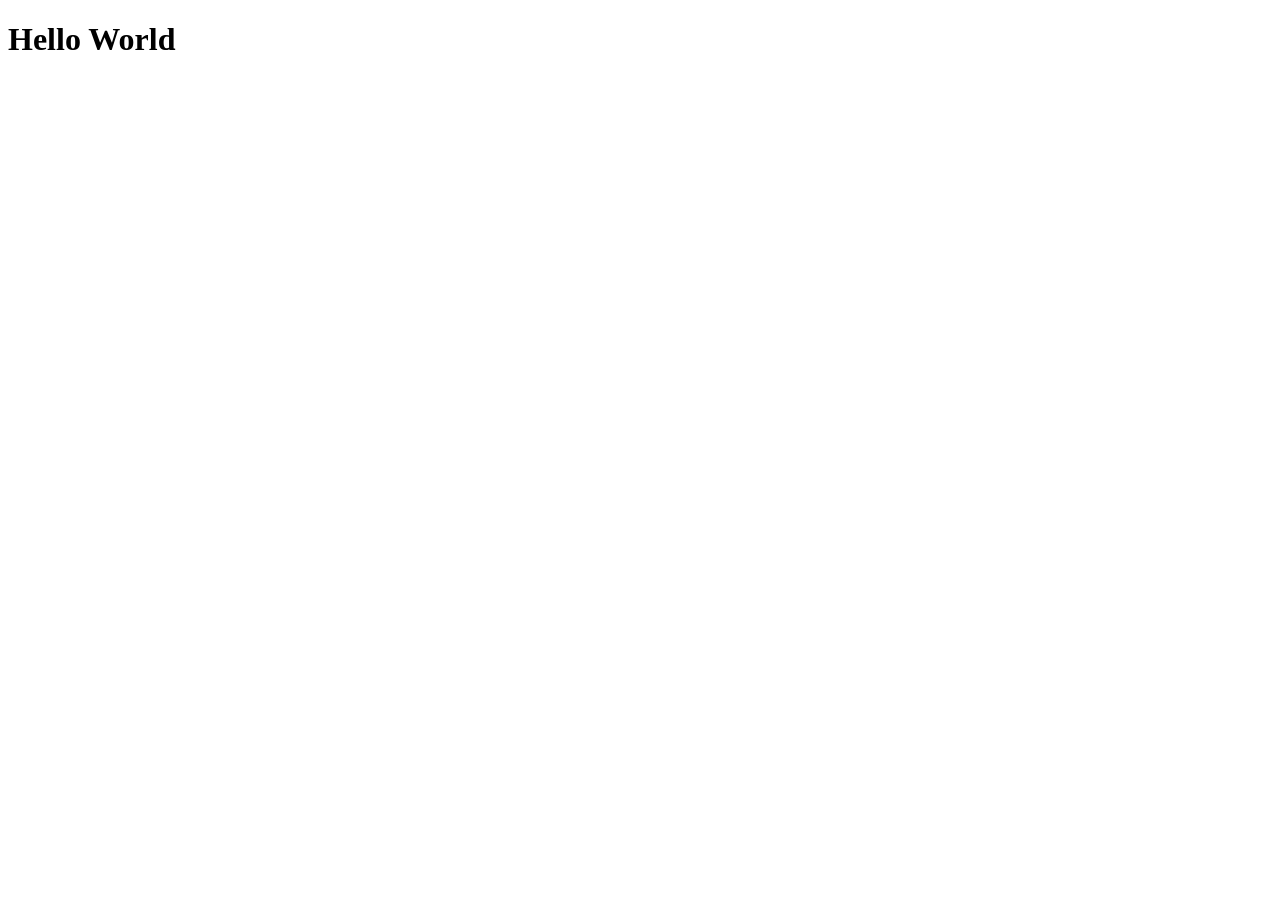
==== index.html @ 9c74c35d "Week1: ADD Hello world assignment" ====
<!DOCTYPE html>
<html lang="en">
  <head>
    <meta charset="UTF-8" />
    <meta name="viewport" content="width=device-width, initial-scale=1.0" />
    <title>Week 1: Mini Assignment</title>
  </head>
  <body>
    <h1>Hello World</h1>
  </body>
</html>
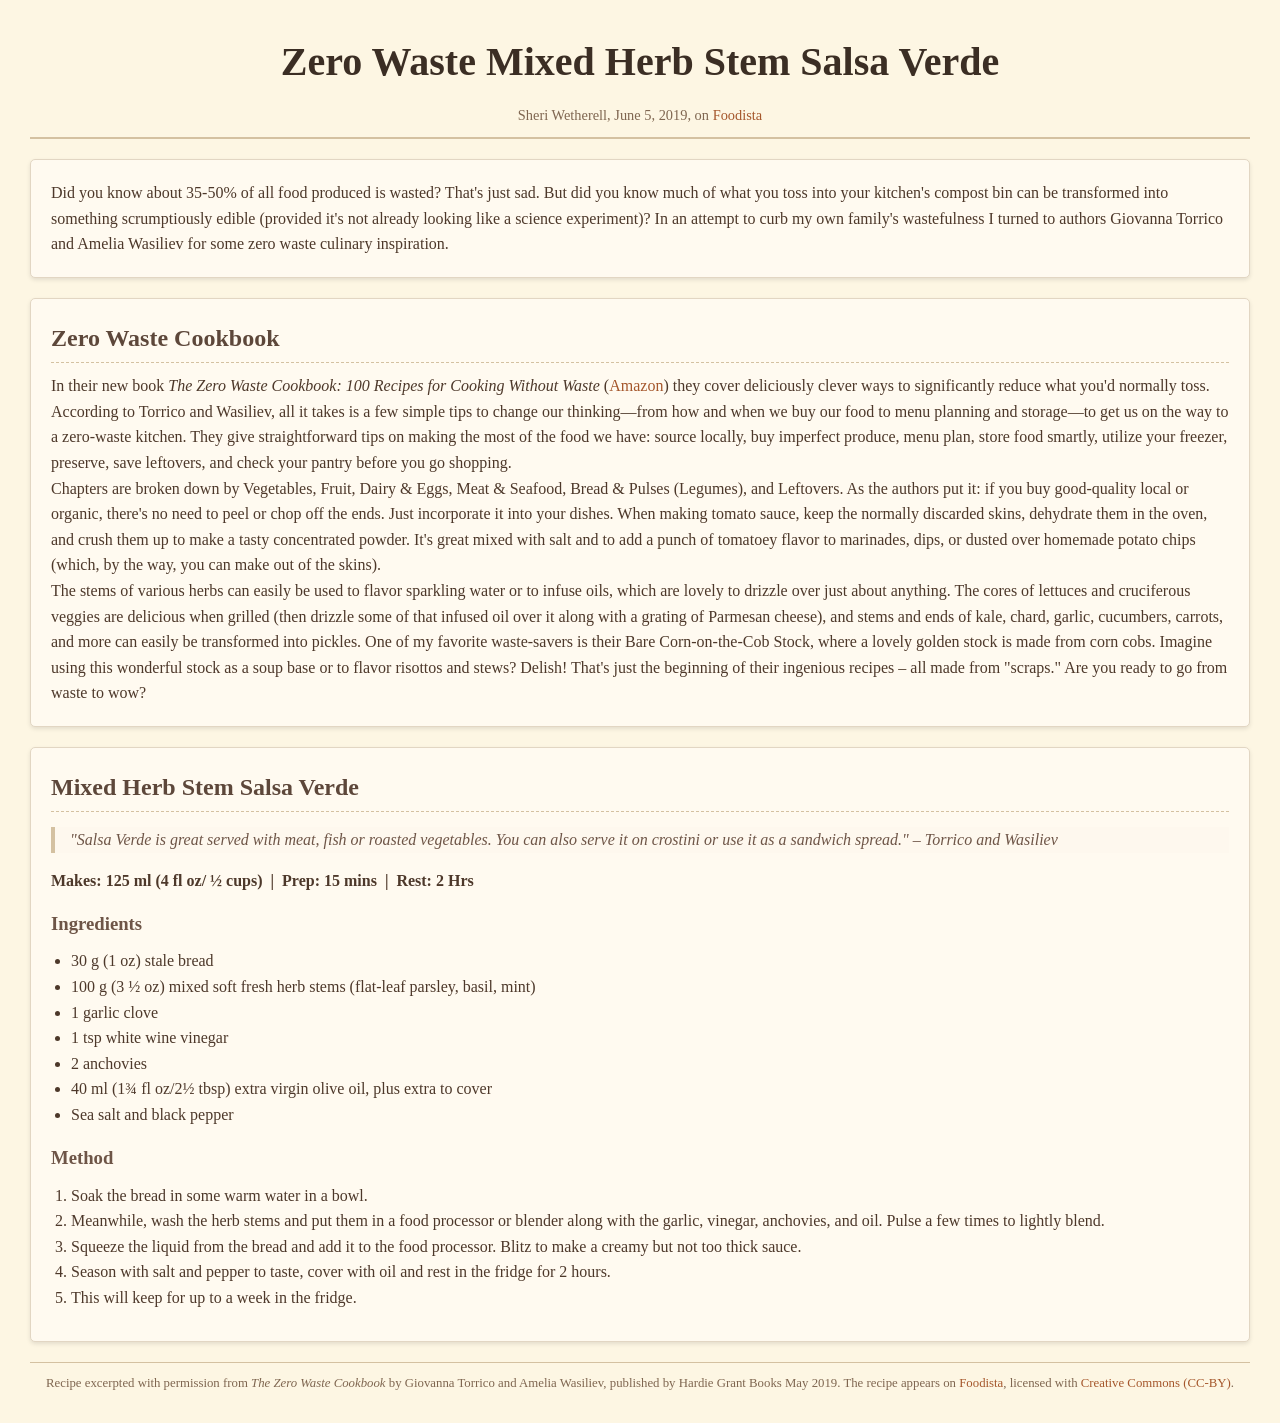
==== commit fcf8997c: "ADD: week 2 assignment" ====
--- a/index.html
+++ b/index.html
@@ -3,9 +3,145 @@
   <head>
     <meta charset="UTF-8" />
     <meta name="viewport" content="width=device-width, initial-scale=1.0" />
-    <title>Week 1: Mini Assignment</title>
+    <title>Week 2 - Zero Waste Mixed Herb Stem Salsa Verde</title>
+    <link rel="stylesheet" href="styles.css" />
   </head>
   <body>
-    <h1>Hello World</h1>
+    <header>
+      <h1>Zero Waste Mixed Herb Stem Salsa Verde</h1>
+      <p class="credit">
+        Sheri Wetherell, June 5, 2019, on
+        <a
+          href="https://www.foodista.com/blog/2019/06/05/zero-waste-mixed-herb-stem-salsa-verde"
+          target="_blank"
+          >Foodista</a
+        >
+      </p>
+    </header>
+
+    <section class="introduction">
+      <p>
+        Did you know about 35-50% of all food produced is wasted? That's just
+        sad. But did you know much of what you toss into your kitchen's compost
+        bin can be transformed into something scrumptiously edible (provided
+        it's not already looking like a science experiment)? In an attempt to
+        curb my own family's wastefulness I turned to authors Giovanna Torrico
+        and Amelia Wasiliev for some zero waste culinary inspiration.
+      </p>
+    </section>
+
+    <section class="zero-waste-cookbook">
+      <h2>Zero Waste Cookbook</h2>
+      <p>
+        In their new book
+        <em>The Zero Waste Cookbook: 100 Recipes for Cooking Without Waste</em>
+        (<a
+          href="https://www.amazon.com/Zero-Waste-Cookbook-Recipes-Cooking/dp/178488247X"
+          target="_blank"
+          >Amazon</a
+        >) they cover deliciously clever ways to significantly reduce what you'd
+        normally toss.
+      </p>
+      <p>
+        According to Torrico and Wasiliev, all it takes is a few simple tips to
+        change our thinking—from how and when we buy our food to menu planning
+        and storage—to get us on the way to a zero-waste kitchen. They give
+        straightforward tips on making the most of the food we have: source
+        locally, buy imperfect produce, menu plan, store food smartly, utilize
+        your freezer, preserve, save leftovers, and check your pantry before you
+        go shopping.
+      </p>
+      <p>
+        Chapters are broken down by Vegetables, Fruit, Dairy &amp; Eggs, Meat
+        &amp; Seafood, Bread &amp; Pulses (Legumes), and Leftovers. As the
+        authors put it: if you buy good-quality local or organic, there's no
+        need to peel or chop off the ends. Just incorporate it into your dishes.
+        When making tomato sauce, keep the normally discarded skins, dehydrate
+        them in the oven, and crush them up to make a tasty concentrated powder.
+        It's great mixed with salt and to add a punch of tomatoey flavor to
+        marinades, dips, or dusted over homemade potato chips (which, by the
+        way, you can make out of the skins).
+      </p>
+      <p>
+        The stems of various herbs can easily be used to flavor sparkling water
+        or to infuse oils, which are lovely to drizzle over just about anything.
+        The cores of lettuces and cruciferous veggies are delicious when grilled
+        (then drizzle some of that infused oil over it along with a grating of
+        Parmesan cheese), and stems and ends of kale, chard, garlic, cucumbers,
+        carrots, and more can easily be transformed into pickles. One of my
+        favorite waste-savers is their Bare Corn-on-the-Cob Stock, where a
+        lovely golden stock is made from corn cobs. Imagine using this wonderful
+        stock as a soup base or to flavor risottos and stews? Delish! That's
+        just the beginning of their ingenious recipes – all made from "scraps."
+        Are you ready to go from waste to wow?
+      </p>
+    </section>
+
+    <section class="recipe">
+      <h2>Mixed Herb Stem Salsa Verde</h2>
+      <blockquote>
+        "Salsa Verde is great served with meat, fish or roasted vegetables. You
+        can also serve it on crostini or use it as a sandwich spread." – Torrico
+        and Wasiliev
+      </blockquote>
+      <p class="recipe-info">
+        <strong>Makes:</strong> 125 ml (4 fl oz/ &frac12; cups) &nbsp;|&nbsp;
+        <strong>Prep:</strong> 15 mins &nbsp;|&nbsp; <strong>Rest:</strong> 2
+        Hrs
+      </p>
+
+      <h3>Ingredients</h3>
+      <ul>
+        <li>30 g (1 oz) stale bread</li>
+        <li>
+          100 g (3 &frac12; oz) mixed soft fresh herb stems (flat-leaf parsley,
+          basil, mint)
+        </li>
+        <li>1 garlic clove</li>
+        <li>1 tsp white wine vinegar</li>
+        <li>2 anchovies</li>
+        <li>
+          40 ml (1&frac34; fl oz/2&frac12; tbsp) extra virgin olive oil, plus
+          extra to cover
+        </li>
+        <li>Sea salt and black pepper</li>
+      </ul>
+
+      <h3>Method</h3>
+      <ol>
+        <li>Soak the bread in some warm water in a bowl.</li>
+        <li>
+          Meanwhile, wash the herb stems and put them in a food processor or
+          blender along with the garlic, vinegar, anchovies, and oil. Pulse a
+          few times to lightly blend.
+        </li>
+        <li>
+          Squeeze the liquid from the bread and add it to the food processor.
+          Blitz to make a creamy but not too thick sauce.
+        </li>
+        <li>
+          Season with salt and pepper to taste, cover with oil and rest in the
+          fridge for 2 hours.
+        </li>
+        <li>This will keep for up to a week in the fridge.</li>
+      </ol>
+    </section>
+
+    <footer>
+      <p>
+        Recipe excerpted with permission from
+        <em>The Zero Waste Cookbook</em> by Giovanna Torrico and Amelia
+        Wasiliev, published by Hardie Grant Books May 2019. The recipe appears
+        on
+        <a
+          href="https://www.foodista.com/blog/2019/06/05/zero-waste-mixed-herb-stem-salsa-verde"
+          target="_blank"
+          >Foodista</a
+        >, licensed with
+        <a href="https://creativecommons.org/licenses/by/3.0/" target="_blank"
+          >Creative Commons (CC-BY)</a
+        >.
+      </p>
+    </footer>
   </body>
 </html>
--- a/styles.css
+++ b/styles.css
@@ -0,0 +1,98 @@
+body,
+h1,
+h2,
+h3,
+p,
+ul,
+ol,
+blockquote {
+  margin: 0;
+  padding: 0;
+}
+
+body {
+  font-family: "Georgia", serif;
+  line-height: 1.6;
+  background-color: #fdf6e3;
+  color: #4d382a;
+  padding: 30px;
+}
+
+header {
+  text-align: center;
+  margin-bottom: 20px;
+  padding-bottom: 10px;
+  border-bottom: 2px solid #d4c1a1;
+}
+
+header h1 {
+  font-size: 2.5rem;
+  margin-bottom: 10px;
+  color: #3b2e24;
+}
+
+header .credit {
+  font-size: 0.9rem;
+  color: #7f6650;
+}
+
+a {
+  color: #a5572c;
+  text-decoration: none;
+}
+
+a:hover {
+  text-decoration: underline;
+}
+
+section {
+  background: #fffaf0;
+  padding: 20px;
+  margin-bottom: 20px;
+  border: 1px solid #e2d6c3;
+  border-radius: 5px;
+  box-shadow: 0 2px 4px rgba(0, 0, 0, 0.1);
+}
+
+h2 {
+  color: #5d473a;
+  margin-bottom: 10px;
+  border-bottom: 1px dashed #d4c1a1;
+  padding-bottom: 5px;
+}
+
+h3 {
+  margin-top: 15px;
+  margin-bottom: 10px;
+  color: #6e5547;
+}
+
+ul,
+ol {
+  margin-left: 20px;
+  margin-bottom: 10px;
+}
+
+/* Blockquote styling */
+blockquote {
+  font-style: italic;
+  color: #6e5547;
+  border-left: 4px solid #d4c1a1;
+  margin: 15px 0;
+  padding-left: 15px;
+  background-color: #fef8ee;
+}
+
+.recipe-info {
+  margin: 10px 0;
+  font-weight: bold;
+}
+
+footer {
+  text-align: center;
+  font-size: 0.8rem;
+  color: #7f6650;
+  margin-top: 20px;
+  border-top: 1px solid #d4c1a1;
+  padding-top: 10px;
+}
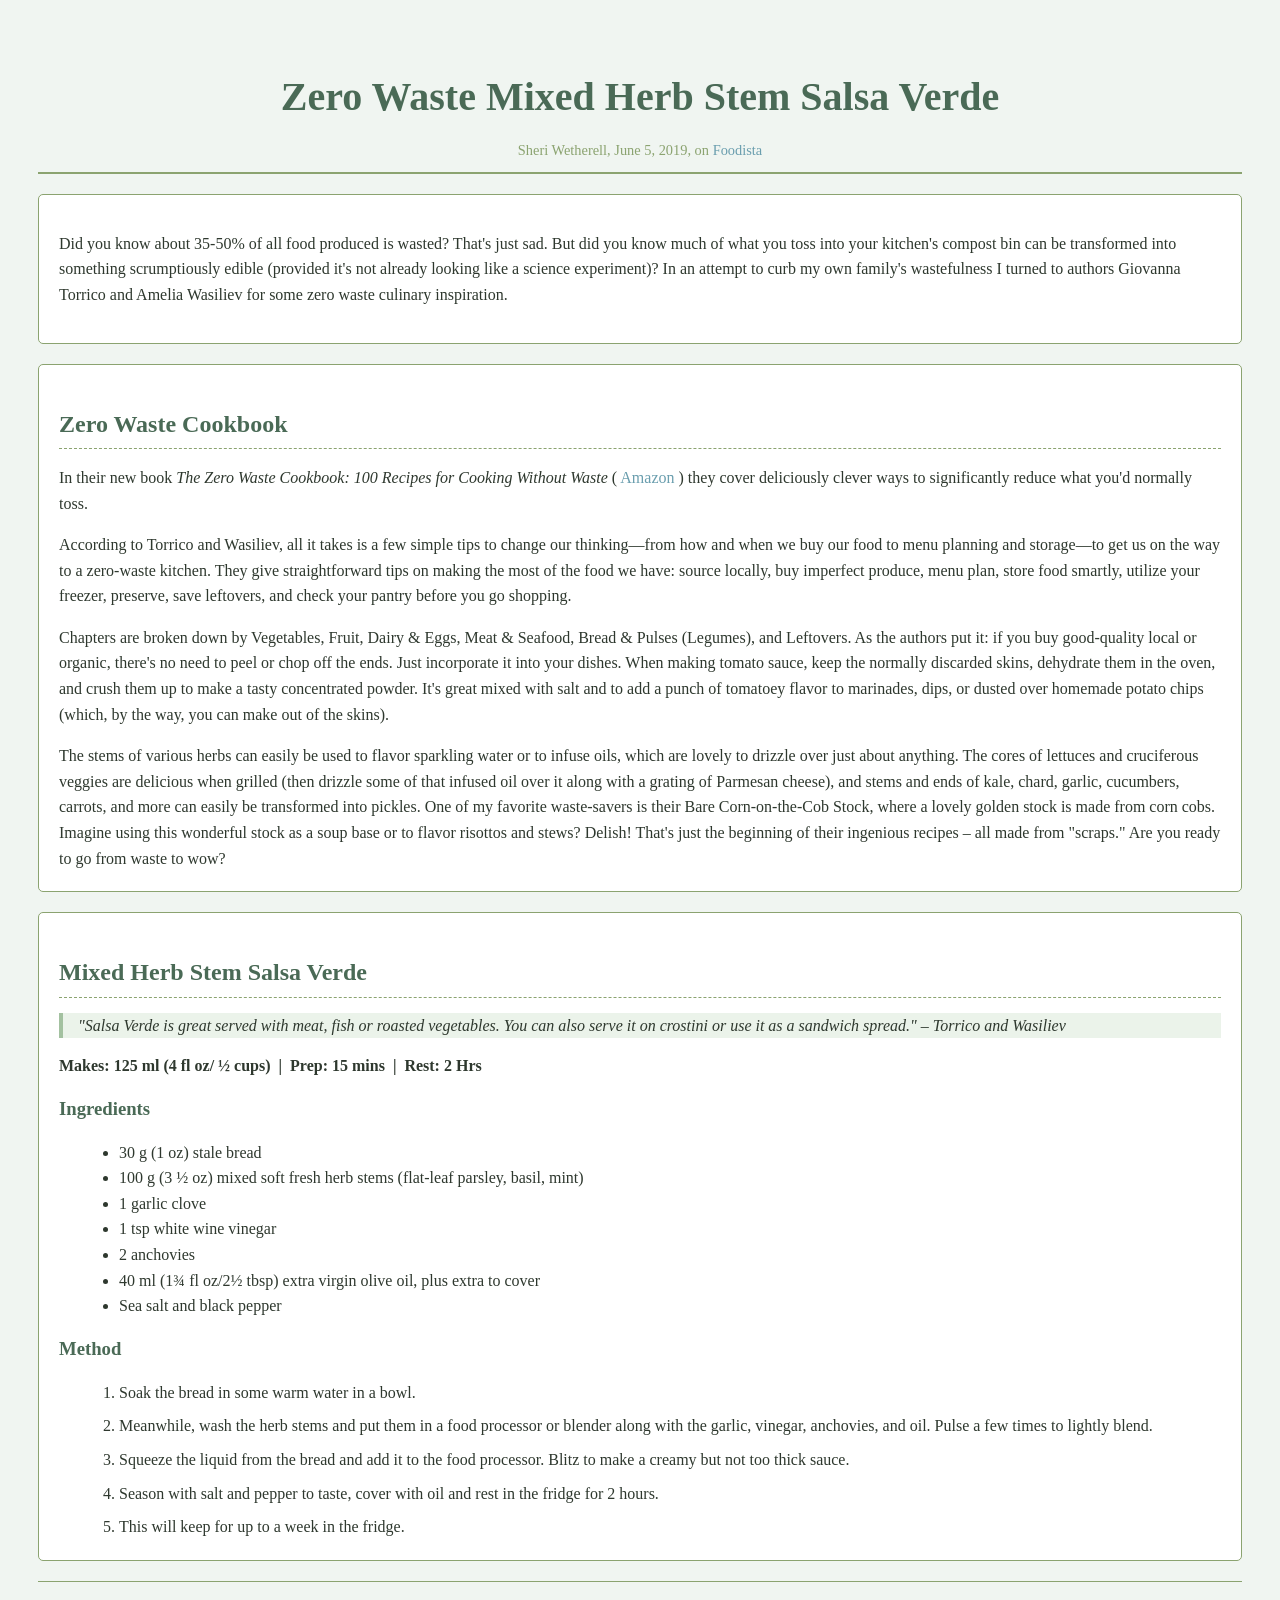
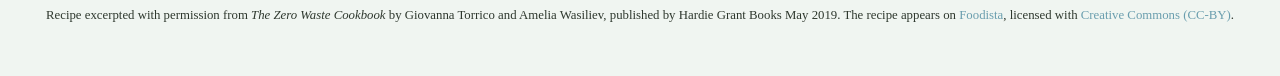
==== commit 08700177: "Week 3, Receipe Book with internal css" ====
--- a/index.html
+++ b/index.html
@@ -3,24 +3,50 @@
   <head>
     <meta charset="UTF-8" />
     <meta name="viewport" content="width=device-width, initial-scale=1.0" />
-    <title>Week 2 - Zero Waste Mixed Herb Stem Salsa Verde</title>
-    <link rel="stylesheet" href="styles.css" />
+    <title>Week 3 - Zero Waste Mixed Herb Stem Salsa Verde</title>
   </head>
-  <body>
-    <header>
-      <h1>Zero Waste Mixed Herb Stem Salsa Verde</h1>
-      <p class="credit">
+  <body
+    style="
+      background-color: #f0f5f1;
+      font-family: Georgia, serif;
+      color: #2e382e;
+      line-height: 1.6;
+      padding: 30px;
+    "
+  >
+    <header
+      style="
+        text-align: center;
+        margin-bottom: 20px;
+        padding-bottom: 10px;
+        border-bottom: 2px solid #8ba370;
+      "
+    >
+      <h1 style="font-size: 2.5rem; color: #4a6a56; margin-bottom: 10px">
+        Zero Waste Mixed Herb Stem Salsa Verde
+      </h1>
+      <p class="credit" style="font-size: 0.9rem; color: #8ba370; margin: 0">
         Sheri Wetherell, June 5, 2019, on
         <a
           href="https://www.foodista.com/blog/2019/06/05/zero-waste-mixed-herb-stem-salsa-verde"
           target="_blank"
+          style="color: #6a9eae; text-decoration: none"
           >Foodista</a
         >
       </p>
     </header>
 
-    <section class="introduction">
-      <p>
+    <section
+      class="introduction"
+      style="
+        background: #ffffff;
+        padding: 20px;
+        margin-bottom: 20px;
+        border: 1px solid #8ba370;
+        border-radius: 5px;
+      "
+    >
+      <p style="margin-bottom: 15px">
         Did you know about 35-50% of all food produced is wasted? That's just
         sad. But did you know much of what you toss into your kitchen's compost
         bin can be transformed into something scrumptiously edible (provided
@@ -30,19 +56,40 @@
       </p>
     </section>
 
-    <section class="zero-waste-cookbook">
-      <h2>Zero Waste Cookbook</h2>
-      <p>
+    <section
+      class="zero-waste-cookbook"
+      style="
+        background: #ffffff;
+        padding: 20px;
+        margin-bottom: 20px;
+        border: 1px solid #8ba370;
+        border-radius: 5px;
+      "
+    >
+      <h2
+        style="
+          color: #4a6a56;
+          margin-bottom: 10px;
+          border-bottom: 1px dashed #8ba370;
+          padding-bottom: 5px;
+        "
+      >
+        Zero Waste Cookbook
+      </h2>
+      <p style="margin-bottom: 10px">
         In their new book
         <em>The Zero Waste Cookbook: 100 Recipes for Cooking Without Waste</em>
-        (<a
+        (
+        <a
           href="https://www.amazon.com/Zero-Waste-Cookbook-Recipes-Cooking/dp/178488247X"
           target="_blank"
+          style="color: #6a9eae; text-decoration: none"
           >Amazon</a
-        >) they cover deliciously clever ways to significantly reduce what you'd
+        >
+        ) they cover deliciously clever ways to significantly reduce what you'd
         normally toss.
       </p>
-      <p>
+      <p style="margin-bottom: 10px">
         According to Torrico and Wasiliev, all it takes is a few simple tips to
         change our thinking—from how and when we buy our food to menu planning
         and storage—to get us on the way to a zero-waste kitchen. They give
@@ -51,7 +98,7 @@
         your freezer, preserve, save leftovers, and check your pantry before you
         go shopping.
       </p>
-      <p>
+      <p style="margin-bottom: 10px">
         Chapters are broken down by Vegetables, Fruit, Dairy &amp; Eggs, Meat
         &amp; Seafood, Bread &amp; Pulses (Legumes), and Leftovers. As the
         authors put it: if you buy good-quality local or organic, there's no
@@ -62,7 +109,7 @@
         marinades, dips, or dusted over homemade potato chips (which, by the
         way, you can make out of the skins).
       </p>
-      <p>
+      <p style="margin-bottom: 0">
         The stems of various herbs can easily be used to flavor sparkling water
         or to infuse oils, which are lovely to drizzle over just about anything.
         The cores of lettuces and cruciferous veggies are delicious when grilled
@@ -77,25 +124,54 @@
       </p>
     </section>
 
-    <section class="recipe">
-      <h2>Mixed Herb Stem Salsa Verde</h2>
-      <blockquote>
+    <section
+      class="recipe"
+      style="
+        background: #ffffff;
+        padding: 20px;
+        margin-bottom: 20px;
+        border: 1px solid #8ba370;
+        border-radius: 5px;
+      "
+    >
+      <h2
+        style="
+          color: #4a6a56;
+          margin-bottom: 10px;
+          border-bottom: 1px dashed #8ba370;
+          padding-bottom: 5px;
+        "
+      >
+        Mixed Herb Stem Salsa Verde
+      </h2>
+      <blockquote
+        style="
+          font-style: italic;
+          color: #2e382e;
+          border-left: 4px solid #a3c1a0;
+          margin: 15px 0;
+          padding-left: 15px;
+          background-color: #ebf3ea;
+        "
+      >
         "Salsa Verde is great served with meat, fish or roasted vegetables. You
         can also serve it on crostini or use it as a sandwich spread." – Torrico
         and Wasiliev
       </blockquote>
-      <p class="recipe-info">
-        <strong>Makes:</strong> 125 ml (4 fl oz/ &frac12; cups) &nbsp;|&nbsp;
-        <strong>Prep:</strong> 15 mins &nbsp;|&nbsp; <strong>Rest:</strong> 2
-        Hrs
-      </p>
-
-      <h3>Ingredients</h3>
-      <ul>
+      <p class="recipe-info" style="margin: 10px 0; font-weight: bold">
+        <strong>Makes:</strong> 125 ml (4 fl oz/&nbsp;&frac12;&nbsp;cups)
+        &nbsp;|&nbsp; <strong>Prep:</strong> 15 mins &nbsp;|&nbsp;
+        <strong>Rest:</strong> 2 Hrs
+      </p>
+
+      <h3 style="margin-top: 15px; margin-bottom: 10px; color: #4a6a56">
+        Ingredients
+      </h3>
+      <ul style="margin-left: 20px; margin-bottom: 10px">
         <li>30 g (1 oz) stale bread</li>
         <li>
-          100 g (3 &frac12; oz) mixed soft fresh herb stems (flat-leaf parsley,
-          basil, mint)
+          100 g (3&nbsp;&frac12;&nbsp;oz) mixed soft fresh herb stems (flat-leaf
+          parsley, basil, mint)
         </li>
         <li>1 garlic clove</li>
         <li>1 tsp white wine vinegar</li>
@@ -107,19 +183,23 @@
         <li>Sea salt and black pepper</li>
       </ul>
 
-      <h3>Method</h3>
-      <ol>
-        <li>Soak the bread in some warm water in a bowl.</li>
-        <li>
+      <h3 style="margin-top: 15px; margin-bottom: 10px; color: #4a6a56">
+        Method
+      </h3>
+      <ol style="margin-left: 20px; margin-bottom: 0">
+        <li style="margin-bottom: 8px">
+          Soak the bread in some warm water in a bowl.
+        </li>
+        <li style="margin-bottom: 8px">
           Meanwhile, wash the herb stems and put them in a food processor or
           blender along with the garlic, vinegar, anchovies, and oil. Pulse a
           few times to lightly blend.
         </li>
-        <li>
+        <li style="margin-bottom: 8px">
           Squeeze the liquid from the bread and add it to the food processor.
           Blitz to make a creamy but not too thick sauce.
         </li>
-        <li>
+        <li style="margin-bottom: 8px">
           Season with salt and pepper to taste, cover with oil and rest in the
           fridge for 2 hours.
         </li>
@@ -127,7 +207,16 @@
       </ol>
     </section>
 
-    <footer>
+    <footer
+      style="
+        text-align: center;
+        font-size: 0.8rem;
+        color: #2e382e;
+        margin-top: 20px;
+        border-top: 1px solid #8ba370;
+        padding-top: 10px;
+      "
+    >
       <p>
         Recipe excerpted with permission from
         <em>The Zero Waste Cookbook</em> by Giovanna Torrico and Amelia
@@ -136,10 +225,14 @@
         <a
           href="https://www.foodista.com/blog/2019/06/05/zero-waste-mixed-herb-stem-salsa-verde"
           target="_blank"
+          style="color: #6a9eae; text-decoration: none"
           >Foodista</a
         >, licensed with
-        <a href="https://creativecommons.org/licenses/by/3.0/" target="_blank"
-          >Creative Commons (CC-BY)</a
+        <a
+          href="https://creativecommons.org/licenses/by/3.0/"
+          target="_blank"
+          style="color: #6a9eae; text-decoration: none"
+          >Creative Commons (CC‑BY)</a
         >.
       </p>
     </footer>
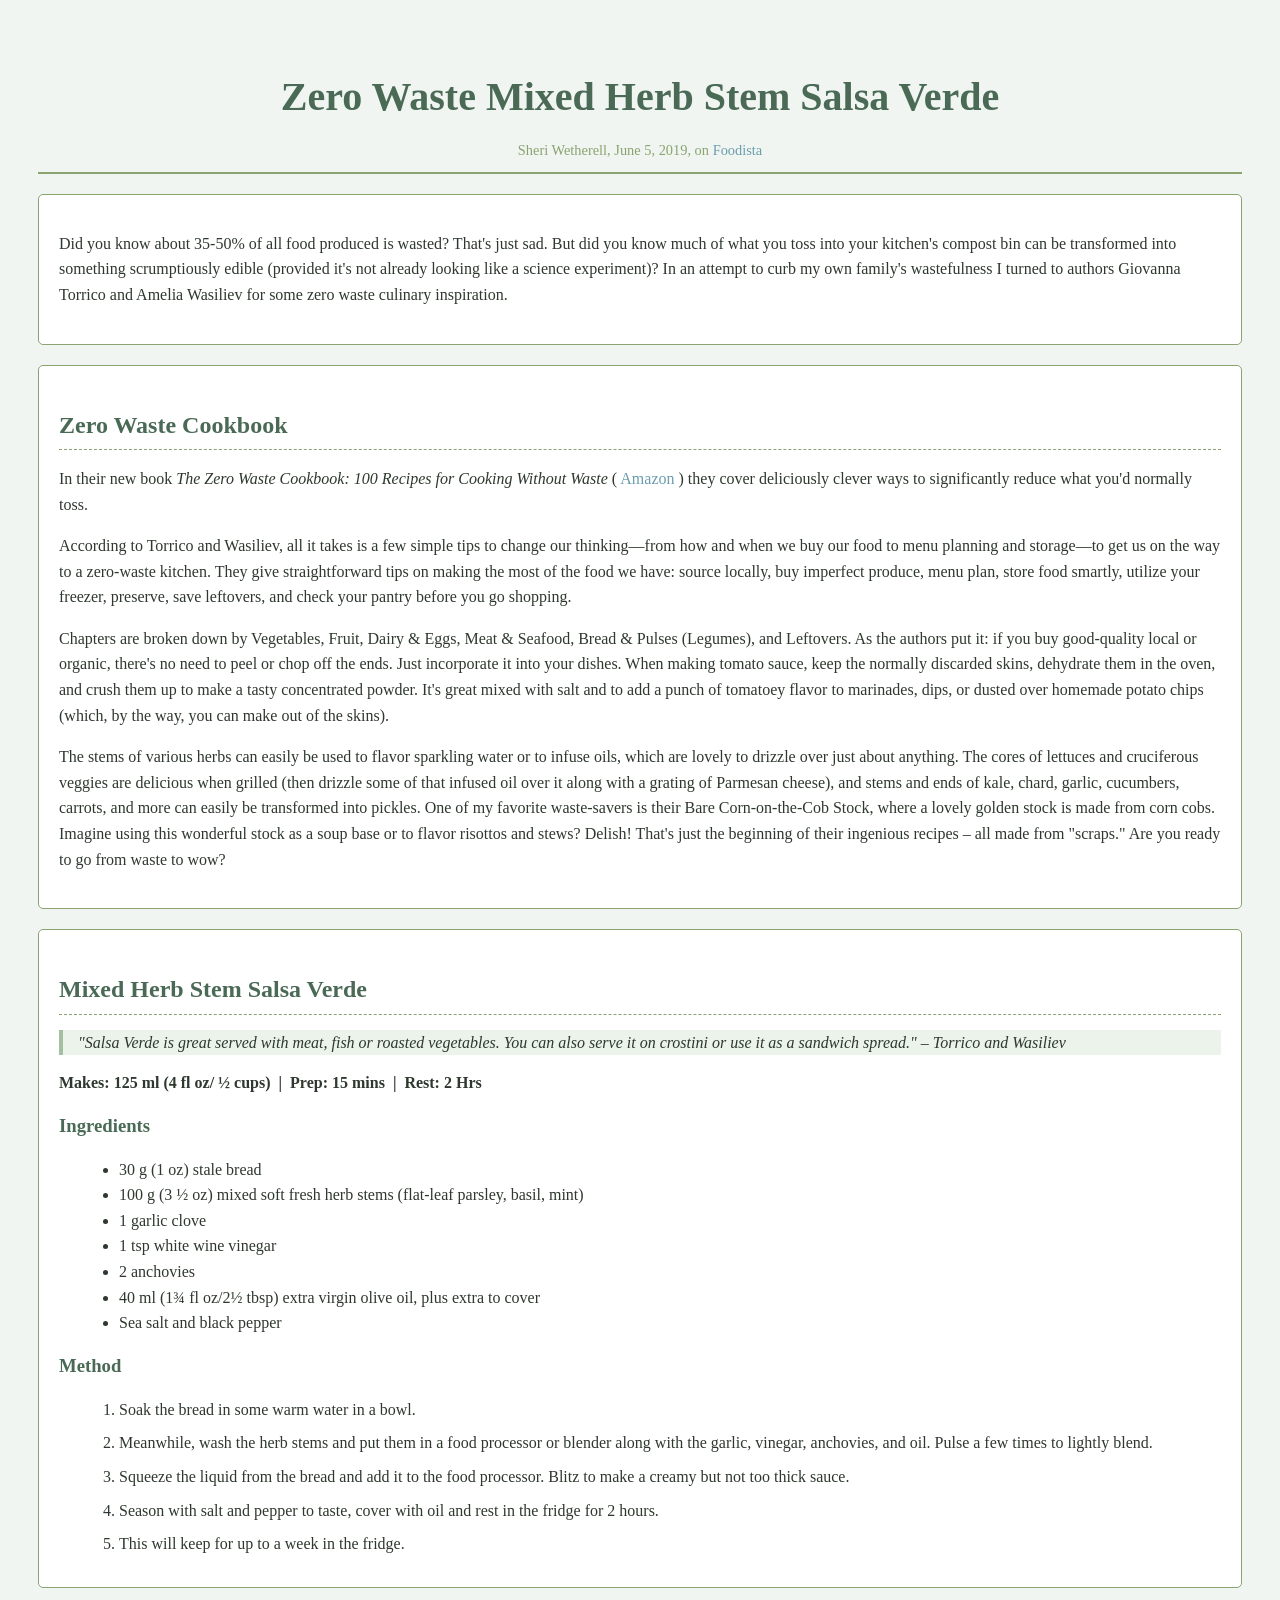
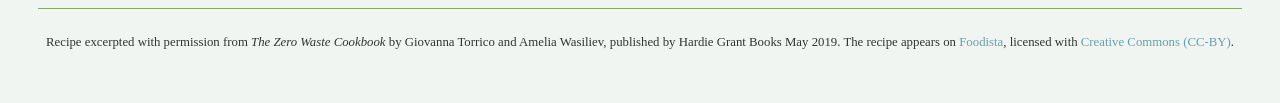
==== commit 042b1049: "FIX: changed Inline style to Internal style" ====
--- a/index.html
+++ b/index.html
@@ -4,49 +4,111 @@
     <meta charset="UTF-8" />
     <meta name="viewport" content="width=device-width, initial-scale=1.0" />
     <title>Week 3 - Zero Waste Mixed Herb Stem Salsa Verde</title>
-  </head>
-  <body
-    style="
-      background-color: #f0f5f1;
-      font-family: Georgia, serif;
-      color: #2e382e;
-      line-height: 1.6;
-      padding: 30px;
-    "
-  >
-    <header
-      style="
+    <style>
+      body {
+        background-color: #f0f5f1;
+        font-family: Georgia, serif;
+        color: #2e382e;
+        line-height: 1.6;
+        padding: 30px;
+      }
+
+      a {
+        color: #6a9eae;
+        text-decoration: none;
+      }
+      a:hover {
+        text-decoration: underline;
+      }
+
+      header {
         text-align: center;
         margin-bottom: 20px;
         padding-bottom: 10px;
         border-bottom: 2px solid #8ba370;
-      "
-    >
-      <h1 style="font-size: 2.5rem; color: #4a6a56; margin-bottom: 10px">
-        Zero Waste Mixed Herb Stem Salsa Verde
-      </h1>
-      <p class="credit" style="font-size: 0.9rem; color: #8ba370; margin: 0">
-        Sheri Wetherell, June 5, 2019, on
-        <a
-          href="https://www.foodista.com/blog/2019/06/05/zero-waste-mixed-herb-stem-salsa-verde"
-          target="_blank"
-          style="color: #6a9eae; text-decoration: none"
-          >Foodista</a
-        >
-      </p>
-    </header>
-
-    <section
-      class="introduction"
-      style="
+      }
+      header h1 {
+        font-size: 2.5rem;
+        color: #4a6a56;
+        margin-bottom: 10px;
+      }
+      .credit {
+        font-size: 0.9rem;
+        color: #8ba370;
+        margin: 0;
+      }
+
+      section {
         background: #ffffff;
         padding: 20px;
         margin-bottom: 20px;
         border: 1px solid #8ba370;
         border-radius: 5px;
-      "
-    >
-      <p style="margin-bottom: 15px">
+      }
+
+      /* Zero Waste Cookbook section */
+      .zero-waste-cookbook h2,
+      .recipe h2 {
+        color: #4a6a56;
+        margin-bottom: 10px;
+        border-bottom: 1px dashed #8ba370;
+        padding-bottom: 5px;
+      }
+
+      blockquote {
+        font-style: italic;
+        color: #2e382e;
+        border-left: 4px solid #a3c1a0;
+        margin: 15px 0;
+        padding-left: 15px;
+        background-color: #ebf3ea;
+      }
+
+      .recipe-info {
+        margin: 10px 0;
+        font-weight: bold;
+      }
+
+      h3 {
+        margin-top: 15px;
+        margin-bottom: 10px;
+        color: #4a6a56;
+      }
+
+      ul,
+      ol {
+        margin-left: 20px;
+        margin-bottom: 10px;
+      }
+      ol li {
+        margin-bottom: 8px;
+      }
+
+      footer {
+        text-align: center;
+        font-size: 0.8rem;
+        color: #2e382e;
+        margin-top: 20px;
+        border-top: 1px solid #8ba370;
+        padding-top: 10px;
+      }
+    </style>
+  </head>
+  <body>
+    <header>
+      <h1>Zero Waste Mixed Herb Stem Salsa Verde</h1>
+      <p class="credit">
+        Sheri Wetherell, June 5, 2019, on
+        <a
+          href="https://www.foodista.com/blog/2019/06/05/zero-waste-mixed-herb-stem-salsa-verde"
+          target="_blank"
+          >Foodista</a
+        >
+      </p>
+    </header>
+
+    <section class="introduction">
+      <p>
         Did you know about 35-50% of all food produced is wasted? That's just
         sad. But did you know much of what you toss into your kitchen's compost
         bin can be transformed into something scrumptiously edible (provided
@@ -56,40 +118,21 @@
       </p>
     </section>
 
-    <section
-      class="zero-waste-cookbook"
-      style="
-        background: #ffffff;
-        padding: 20px;
-        margin-bottom: 20px;
-        border: 1px solid #8ba370;
-        border-radius: 5px;
-      "
-    >
-      <h2
-        style="
-          color: #4a6a56;
-          margin-bottom: 10px;
-          border-bottom: 1px dashed #8ba370;
-          padding-bottom: 5px;
-        "
-      >
-        Zero Waste Cookbook
-      </h2>
-      <p style="margin-bottom: 10px">
+    <section class="zero-waste-cookbook">
+      <h2>Zero Waste Cookbook</h2>
+      <p>
         In their new book
         <em>The Zero Waste Cookbook: 100 Recipes for Cooking Without Waste</em>
         (
         <a
           href="https://www.amazon.com/Zero-Waste-Cookbook-Recipes-Cooking/dp/178488247X"
           target="_blank"
-          style="color: #6a9eae; text-decoration: none"
           >Amazon</a
         >
         ) they cover deliciously clever ways to significantly reduce what you'd
         normally toss.
       </p>
-      <p style="margin-bottom: 10px">
+      <p>
         According to Torrico and Wasiliev, all it takes is a few simple tips to
         change our thinking—from how and when we buy our food to menu planning
         and storage—to get us on the way to a zero-waste kitchen. They give
@@ -98,7 +141,7 @@
         your freezer, preserve, save leftovers, and check your pantry before you
         go shopping.
       </p>
-      <p style="margin-bottom: 10px">
+      <p>
         Chapters are broken down by Vegetables, Fruit, Dairy &amp; Eggs, Meat
         &amp; Seafood, Bread &amp; Pulses (Legumes), and Leftovers. As the
         authors put it: if you buy good-quality local or organic, there's no
@@ -109,7 +152,7 @@
         marinades, dips, or dusted over homemade potato chips (which, by the
         way, you can make out of the skins).
       </p>
-      <p style="margin-bottom: 0">
+      <p>
         The stems of various herbs can easily be used to flavor sparkling water
         or to infuse oils, which are lovely to drizzle over just about anything.
         The cores of lettuces and cruciferous veggies are delicious when grilled
@@ -124,50 +167,21 @@
       </p>
     </section>
 
-    <section
-      class="recipe"
-      style="
-        background: #ffffff;
-        padding: 20px;
-        margin-bottom: 20px;
-        border: 1px solid #8ba370;
-        border-radius: 5px;
-      "
-    >
-      <h2
-        style="
-          color: #4a6a56;
-          margin-bottom: 10px;
-          border-bottom: 1px dashed #8ba370;
-          padding-bottom: 5px;
-        "
-      >
-        Mixed Herb Stem Salsa Verde
-      </h2>
-      <blockquote
-        style="
-          font-style: italic;
-          color: #2e382e;
-          border-left: 4px solid #a3c1a0;
-          margin: 15px 0;
-          padding-left: 15px;
-          background-color: #ebf3ea;
-        "
-      >
+    <section class="recipe">
+      <h2>Mixed Herb Stem Salsa Verde</h2>
+      <blockquote>
         "Salsa Verde is great served with meat, fish or roasted vegetables. You
         can also serve it on crostini or use it as a sandwich spread." – Torrico
         and Wasiliev
       </blockquote>
-      <p class="recipe-info" style="margin: 10px 0; font-weight: bold">
+      <p class="recipe-info">
         <strong>Makes:</strong> 125 ml (4 fl oz/&nbsp;&frac12;&nbsp;cups)
         &nbsp;|&nbsp; <strong>Prep:</strong> 15 mins &nbsp;|&nbsp;
         <strong>Rest:</strong> 2 Hrs
       </p>
 
-      <h3 style="margin-top: 15px; margin-bottom: 10px; color: #4a6a56">
-        Ingredients
-      </h3>
-      <ul style="margin-left: 20px; margin-bottom: 10px">
+      <h3>Ingredients</h3>
+      <ul>
         <li>30 g (1 oz) stale bread</li>
         <li>
           100 g (3&nbsp;&frac12;&nbsp;oz) mixed soft fresh herb stems (flat-leaf
@@ -183,23 +197,19 @@
         <li>Sea salt and black pepper</li>
       </ul>
 
-      <h3 style="margin-top: 15px; margin-bottom: 10px; color: #4a6a56">
-        Method
-      </h3>
-      <ol style="margin-left: 20px; margin-bottom: 0">
-        <li style="margin-bottom: 8px">
-          Soak the bread in some warm water in a bowl.
-        </li>
-        <li style="margin-bottom: 8px">
+      <h3>Method</h3>
+      <ol>
+        <li>Soak the bread in some warm water in a bowl.</li>
+        <li>
           Meanwhile, wash the herb stems and put them in a food processor or
           blender along with the garlic, vinegar, anchovies, and oil. Pulse a
           few times to lightly blend.
         </li>
-        <li style="margin-bottom: 8px">
+        <li>
           Squeeze the liquid from the bread and add it to the food processor.
           Blitz to make a creamy but not too thick sauce.
         </li>
-        <li style="margin-bottom: 8px">
+        <li>
           Season with salt and pepper to taste, cover with oil and rest in the
           fridge for 2 hours.
         </li>
@@ -207,16 +217,7 @@
       </ol>
     </section>
 
-    <footer
-      style="
-        text-align: center;
-        font-size: 0.8rem;
-        color: #2e382e;
-        margin-top: 20px;
-        border-top: 1px solid #8ba370;
-        padding-top: 10px;
-      "
-    >
+    <footer>
       <p>
         Recipe excerpted with permission from
         <em>The Zero Waste Cookbook</em> by Giovanna Torrico and Amelia
@@ -225,13 +226,9 @@
         <a
           href="https://www.foodista.com/blog/2019/06/05/zero-waste-mixed-herb-stem-salsa-verde"
           target="_blank"
-          style="color: #6a9eae; text-decoration: none"
           >Foodista</a
         >, licensed with
-        <a
-          href="https://creativecommons.org/licenses/by/3.0/"
-          target="_blank"
-          style="color: #6a9eae; text-decoration: none"
+        <a href="https://creativecommons.org/licenses/by/3.0/" target="_blank"
           >Creative Commons (CC‑BY)</a
         >.
       </p>
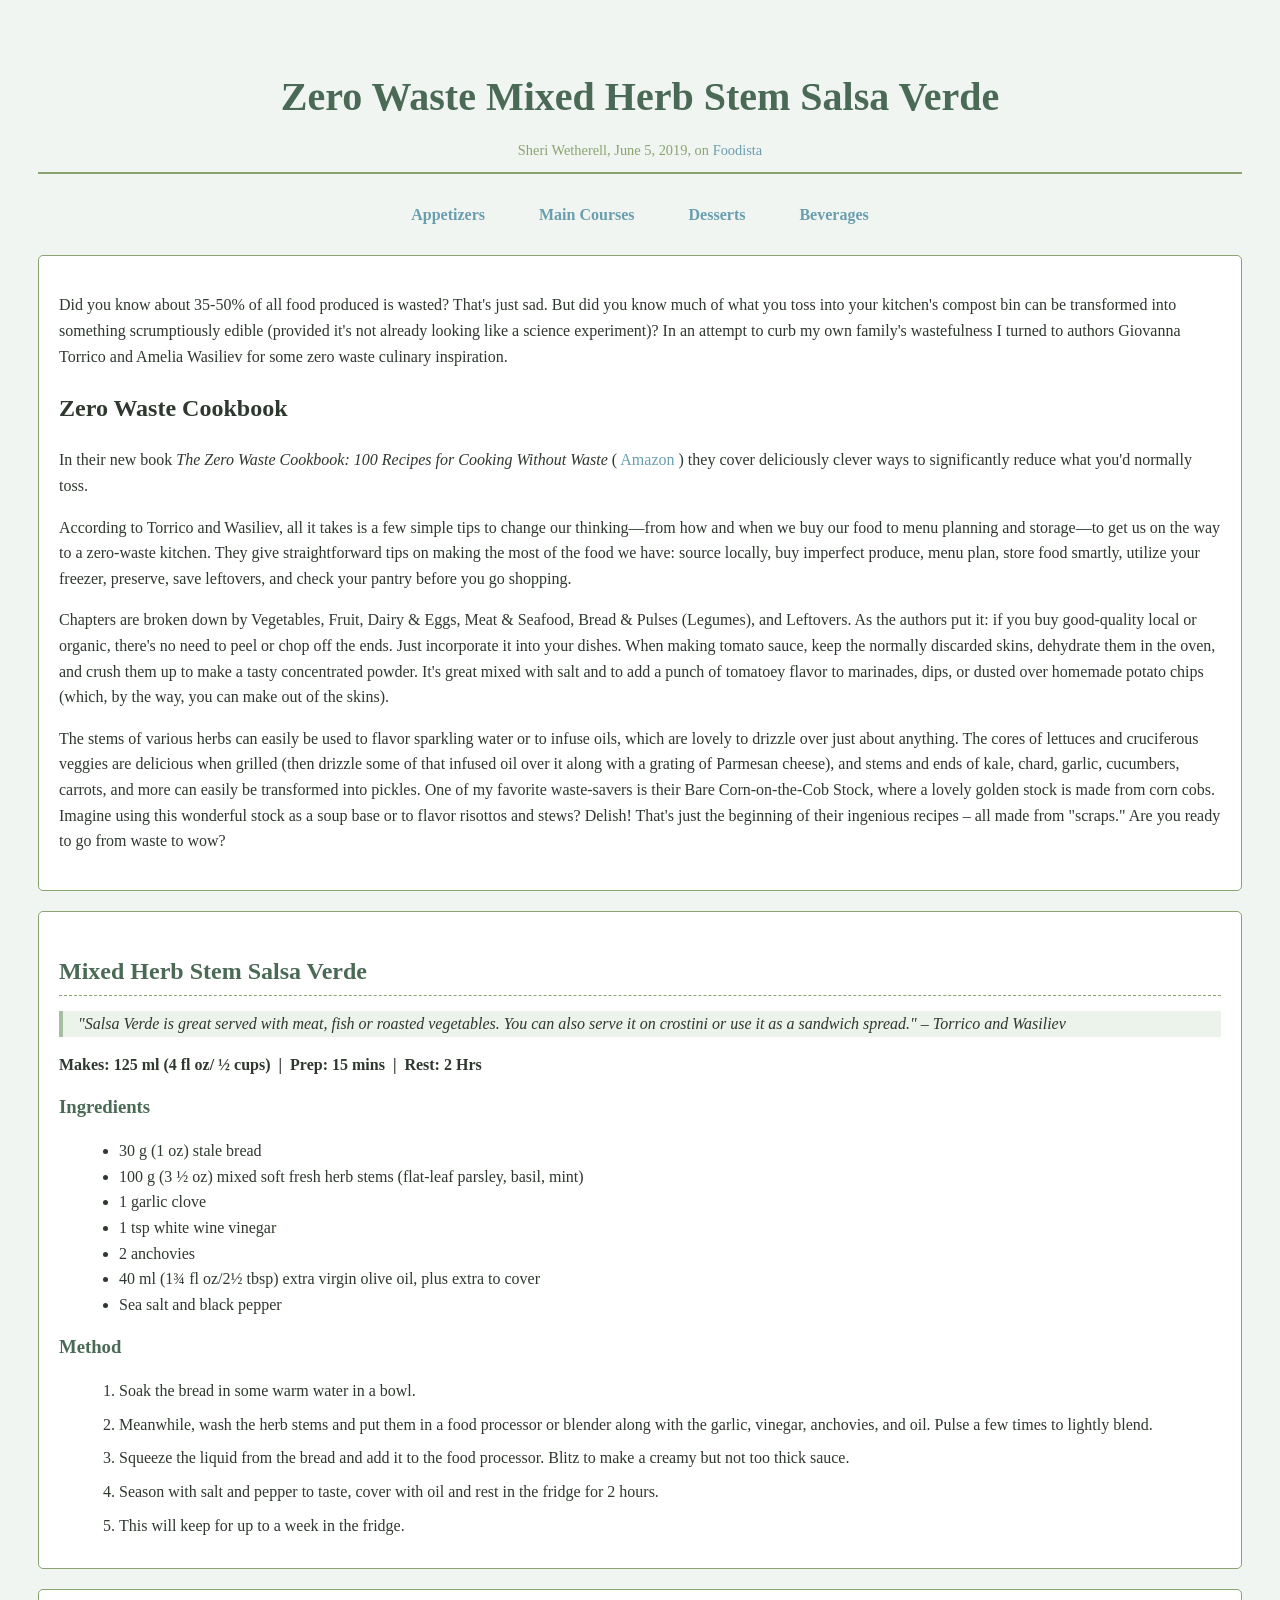
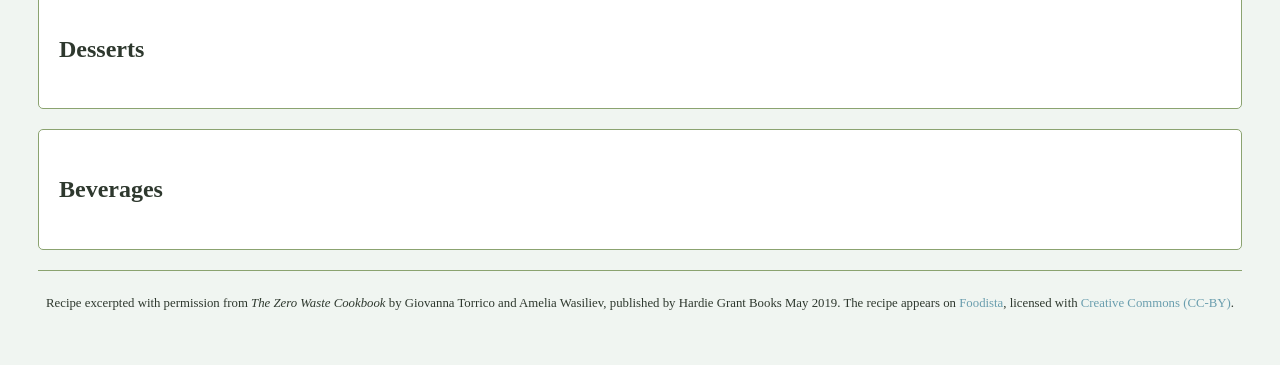
==== commit 783e667e: "Added Navigation" ====
--- a/index.html
+++ b/index.html
@@ -3,7 +3,7 @@
   <head>
     <meta charset="UTF-8" />
     <meta name="viewport" content="width=device-width, initial-scale=1.0" />
-    <title>Week 3 - Zero Waste Mixed Herb Stem Salsa Verde</title>
+    <title>Week 4 - Zero Waste Mixed Herb Stem Salsa Verde</title>
     <style>
       body {
         background-color: #f0f5f1;
@@ -12,7 +12,6 @@
         line-height: 1.6;
         padding: 30px;
       }
-
       a {
         color: #6a9eae;
         text-decoration: none;
@@ -20,7 +19,6 @@
       a:hover {
         text-decoration: underline;
       }
-
       header {
         text-align: center;
         margin-bottom: 20px;
@@ -37,7 +35,29 @@
         color: #8ba370;
         margin: 0;
       }
-
+      nav {
+        margin: 20px 0;
+      }
+      nav ul {
+        list-style: none;
+        display: flex;
+        justify-content: center;
+        padding: 0;
+        margin: 0;
+      }
+      nav ul li {
+        margin: 0 15px;
+      }
+      nav ul li a {
+        display: block;
+        padding: 8px 12px;
+        border-radius: 4px;
+        font-weight: bold;
+        color: #6a9eae;
+      }
+      nav ul li a:hover {
+        background-color: #ebf3ea;
+      }
       section {
         background: #ffffff;
         padding: 20px;
@@ -45,8 +65,6 @@
         border: 1px solid #8ba370;
         border-radius: 5px;
       }
-
-      /* Zero Waste Cookbook section */
       .zero-waste-cookbook h2,
       .recipe h2 {
         color: #4a6a56;
@@ -54,7 +72,6 @@
         border-bottom: 1px dashed #8ba370;
         padding-bottom: 5px;
       }
-
       blockquote {
         font-style: italic;
         color: #2e382e;
@@ -63,18 +80,15 @@
         padding-left: 15px;
         background-color: #ebf3ea;
       }
-
       .recipe-info {
         margin: 10px 0;
         font-weight: bold;
       }
-
       h3 {
         margin-top: 15px;
         margin-bottom: 10px;
         color: #4a6a56;
       }
-
       ul,
       ol {
         margin-left: 20px;
@@ -83,7 +97,6 @@
       ol li {
         margin-bottom: 8px;
       }
-
       footer {
         text-align: center;
         font-size: 0.8rem;
@@ -106,8 +119,15 @@
         >
       </p>
     </header>
-
-    <section class="introduction">
+    <nav>
+      <ul>
+        <li><a href="#appetizers">Appetizers</a></li>
+        <li><a href="#main-courses">Main Courses</a></li>
+        <li><a href="#desserts">Desserts</a></li>
+        <li><a href="#beverages">Beverages</a></li>
+      </ul>
+    </nav>
+    <section id="appetizers">
       <p>
         Did you know about 35-50% of all food produced is wasted? That's just
         sad. But did you know much of what you toss into your kitchen's compost
@@ -116,9 +136,6 @@
         curb my own family's wastefulness I turned to authors Giovanna Torrico
         and Amelia Wasiliev for some zero waste culinary inspiration.
       </p>
-    </section>
-
-    <section class="zero-waste-cookbook">
       <h2>Zero Waste Cookbook</h2>
       <p>
         In their new book
@@ -166,8 +183,7 @@
         Are you ready to go from waste to wow?
       </p>
     </section>
-
-    <section class="recipe">
+    <section id="main-courses" class="recipe">
       <h2>Mixed Herb Stem Salsa Verde</h2>
       <blockquote>
         "Salsa Verde is great served with meat, fish or roasted vegetables. You
@@ -175,17 +191,16 @@
         and Wasiliev
       </blockquote>
       <p class="recipe-info">
-        <strong>Makes:</strong> 125 ml (4 fl oz/&nbsp;&frac12;&nbsp;cups)
-        &nbsp;|&nbsp; <strong>Prep:</strong> 15 mins &nbsp;|&nbsp;
-        <strong>Rest:</strong> 2 Hrs
-      </p>
-
+        <strong>Makes:</strong> 125 ml (4 fl oz/ &frac12; cups) &nbsp;|&nbsp;
+        <strong>Prep:</strong> 15 mins &nbsp;|&nbsp; <strong>Rest:</strong> 2
+        Hrs
+      </p>
       <h3>Ingredients</h3>
       <ul>
         <li>30 g (1 oz) stale bread</li>
         <li>
-          100 g (3&nbsp;&frac12;&nbsp;oz) mixed soft fresh herb stems (flat-leaf
-          parsley, basil, mint)
+          100 g (3 &frac12; oz) mixed soft fresh herb stems (flat-leaf parsley,
+          basil, mint)
         </li>
         <li>1 garlic clove</li>
         <li>1 tsp white wine vinegar</li>
@@ -196,7 +211,6 @@
         </li>
         <li>Sea salt and black pepper</li>
       </ul>
-
       <h3>Method</h3>
       <ol>
         <li>Soak the bread in some warm water in a bowl.</li>
@@ -216,7 +230,12 @@
         <li>This will keep for up to a week in the fridge.</li>
       </ol>
     </section>
-
+    <section id="desserts">
+      <h2>Desserts</h2>
+    </section>
+    <section id="beverages">
+      <h2>Beverages</h2>
+    </section>
     <footer>
       <p>
         Recipe excerpted with permission from
@@ -229,7 +248,7 @@
           >Foodista</a
         >, licensed with
         <a href="https://creativecommons.org/licenses/by/3.0/" target="_blank"
-          >Creative Commons (CC‑BY)</a
+          >Creative Commons (CC-BY)</a
         >.
       </p>
     </footer>
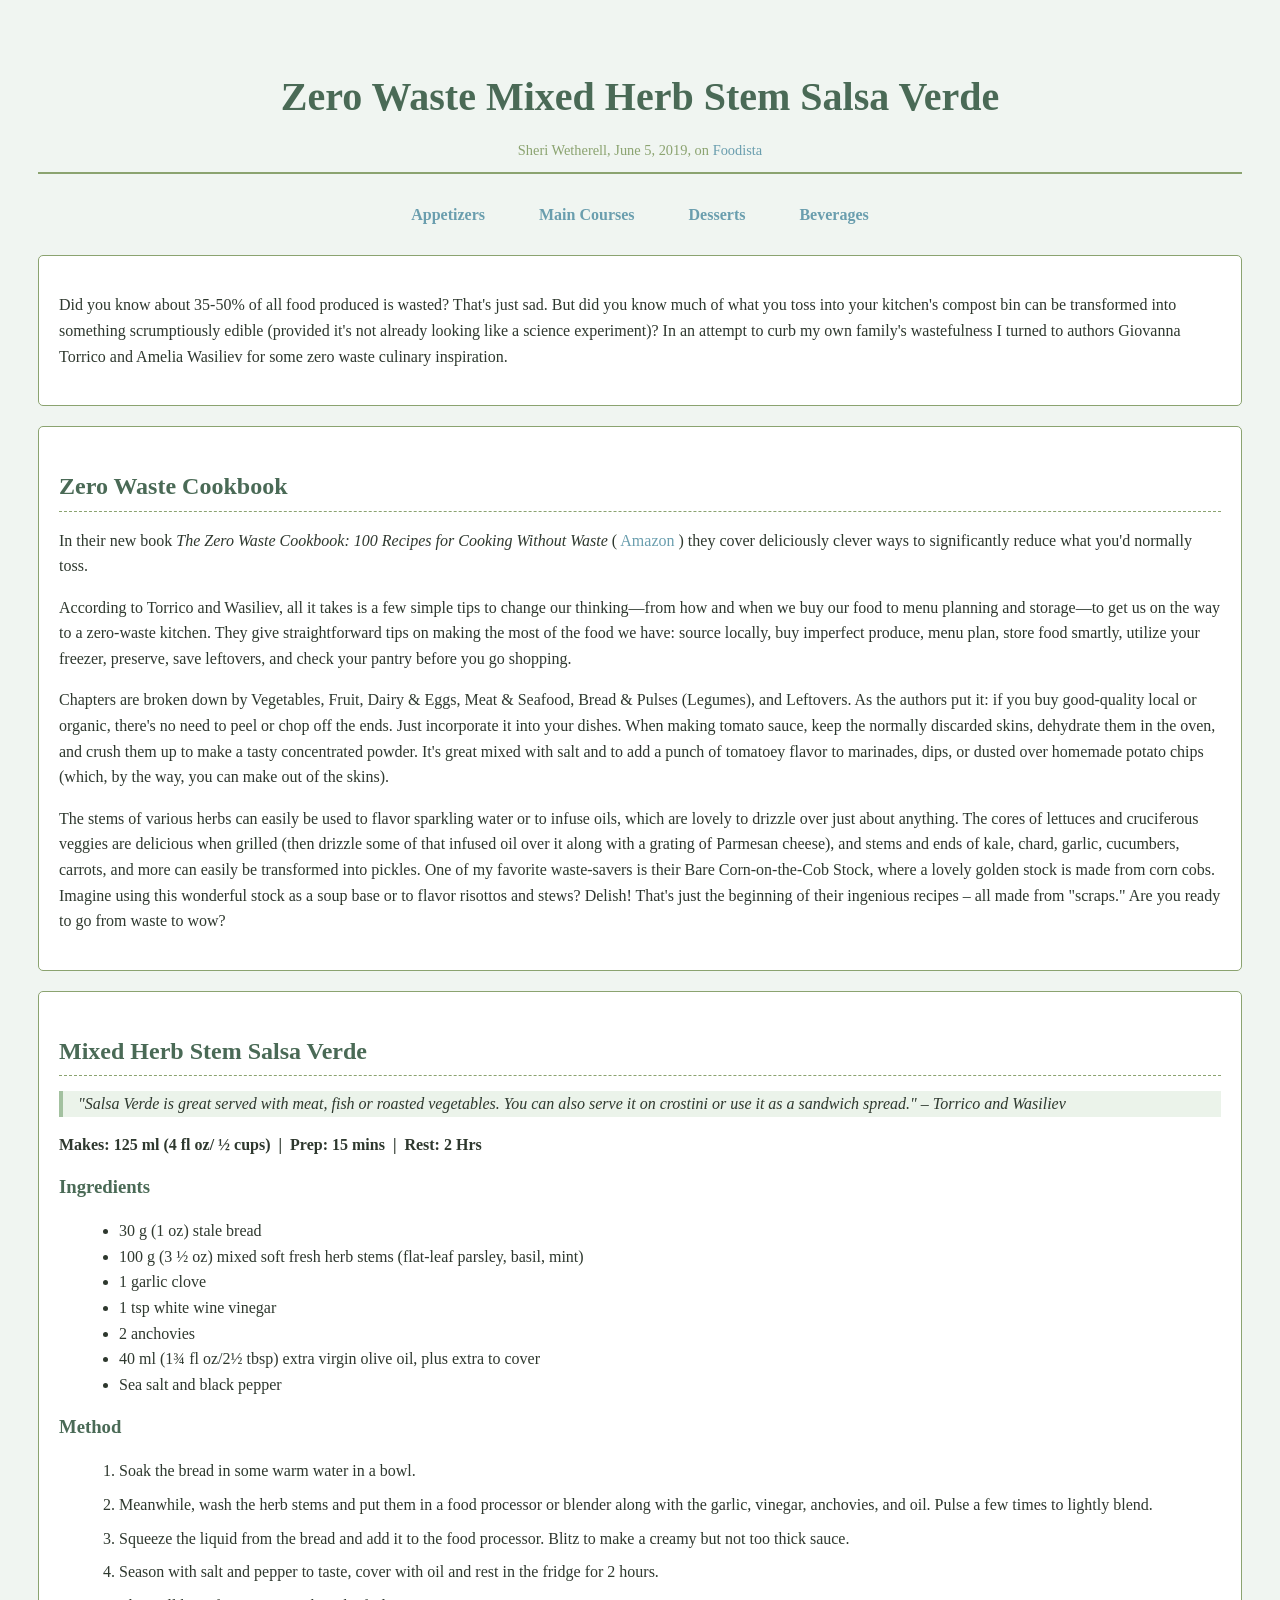
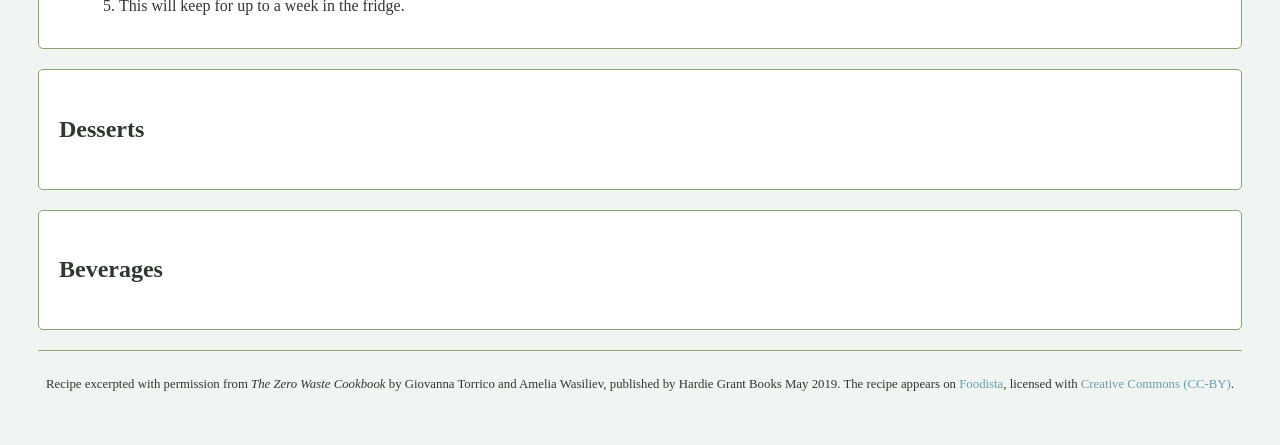
==== commit a697b006: "ADD: navigation to receipe book" ====
--- a/index.html
+++ b/index.html
@@ -136,6 +136,8 @@
         curb my own family's wastefulness I turned to authors Giovanna Torrico
         and Amelia Wasiliev for some zero waste culinary inspiration.
       </p>
+    </section>
+    <section class="zero-waste-cookbook">
       <h2>Zero Waste Cookbook</h2>
       <p>
         In their new book
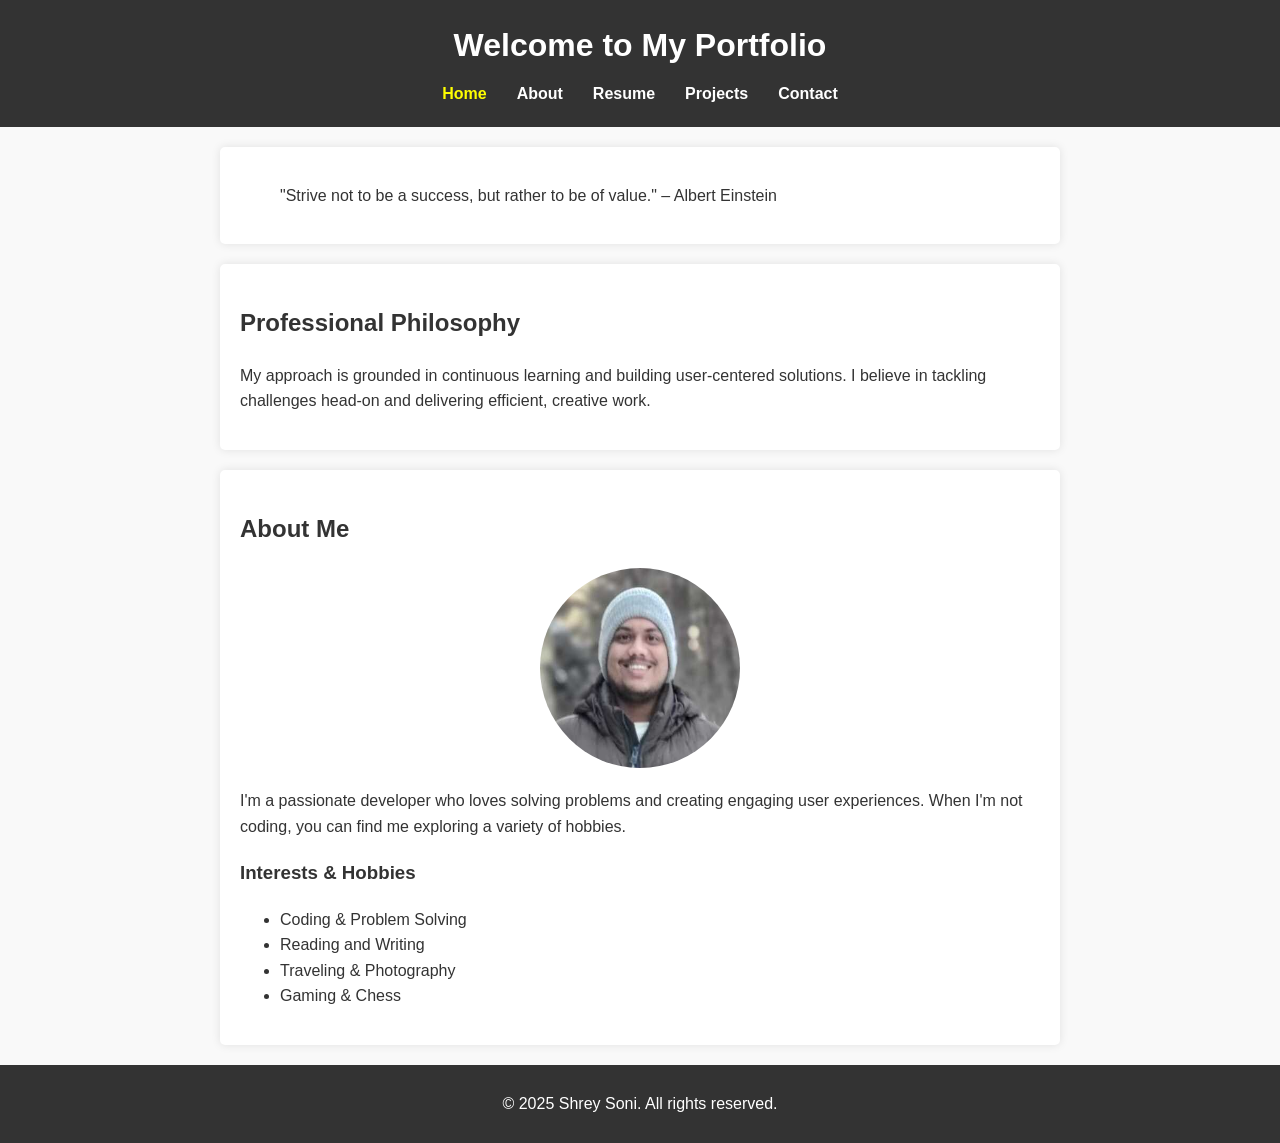
==== commit 1710ea9e: "ADD: Shrey Soni Web portfolio" ====
--- a/index.html
+++ b/index.html
@@ -3,256 +3,64 @@
   <head>
     <meta charset="UTF-8" />
     <meta name="viewport" content="width=device-width, initial-scale=1.0" />
-    <title>Week 4 - Zero Waste Mixed Herb Stem Salsa Verde</title>
-    <style>
-      body {
-        background-color: #f0f5f1;
-        font-family: Georgia, serif;
-        color: #2e382e;
-        line-height: 1.6;
-        padding: 30px;
-      }
-      a {
-        color: #6a9eae;
-        text-decoration: none;
-      }
-      a:hover {
-        text-decoration: underline;
-      }
-      header {
-        text-align: center;
-        margin-bottom: 20px;
-        padding-bottom: 10px;
-        border-bottom: 2px solid #8ba370;
-      }
-      header h1 {
-        font-size: 2.5rem;
-        color: #4a6a56;
-        margin-bottom: 10px;
-      }
-      .credit {
-        font-size: 0.9rem;
-        color: #8ba370;
-        margin: 0;
-      }
-      nav {
-        margin: 20px 0;
-      }
-      nav ul {
-        list-style: none;
-        display: flex;
-        justify-content: center;
-        padding: 0;
-        margin: 0;
-      }
-      nav ul li {
-        margin: 0 15px;
-      }
-      nav ul li a {
-        display: block;
-        padding: 8px 12px;
-        border-radius: 4px;
-        font-weight: bold;
-        color: #6a9eae;
-      }
-      nav ul li a:hover {
-        background-color: #ebf3ea;
-      }
-      section {
-        background: #ffffff;
-        padding: 20px;
-        margin-bottom: 20px;
-        border: 1px solid #8ba370;
-        border-radius: 5px;
-      }
-      .zero-waste-cookbook h2,
-      .recipe h2 {
-        color: #4a6a56;
-        margin-bottom: 10px;
-        border-bottom: 1px dashed #8ba370;
-        padding-bottom: 5px;
-      }
-      blockquote {
-        font-style: italic;
-        color: #2e382e;
-        border-left: 4px solid #a3c1a0;
-        margin: 15px 0;
-        padding-left: 15px;
-        background-color: #ebf3ea;
-      }
-      .recipe-info {
-        margin: 10px 0;
-        font-weight: bold;
-      }
-      h3 {
-        margin-top: 15px;
-        margin-bottom: 10px;
-        color: #4a6a56;
-      }
-      ul,
-      ol {
-        margin-left: 20px;
-        margin-bottom: 10px;
-      }
-      ol li {
-        margin-bottom: 8px;
-      }
-      footer {
-        text-align: center;
-        font-size: 0.8rem;
-        color: #2e382e;
-        margin-top: 20px;
-        border-top: 1px solid #8ba370;
-        padding-top: 10px;
-      }
-    </style>
+    <title>My Portfolio</title>
+    <link rel="stylesheet" href="style.css" />
   </head>
   <body>
     <header>
-      <h1>Zero Waste Mixed Herb Stem Salsa Verde</h1>
-      <p class="credit">
-        Sheri Wetherell, June 5, 2019, on
-        <a
-          href="https://www.foodista.com/blog/2019/06/05/zero-waste-mixed-herb-stem-salsa-verde"
-          target="_blank"
-          >Foodista</a
-        >
-      </p>
+      <h1>Welcome to My Portfolio</h1>
+      <nav>
+        <ul>
+          <li><a href="index.html" class="active">Home</a></li>
+          <li><a href="about.html">About</a></li>
+          <li><a href="resume.html">Resume</a></li>
+          <li><a href="project.html">Projects</a></li>
+          <li><a href="contact.html">Contact</a></li>
+        </ul>
+      </nav>
     </header>
-    <nav>
-      <ul>
-        <li><a href="#appetizers">Appetizers</a></li>
-        <li><a href="#main-courses">Main Courses</a></li>
-        <li><a href="#desserts">Desserts</a></li>
-        <li><a href="#beverages">Beverages</a></li>
-      </ul>
-    </nav>
-    <section id="appetizers">
+
+    <section id="purpose">
+      <blockquote>
+        "Strive not to be a success, but rather to be of value." – Albert
+        Einstein
+      </blockquote>
+    </section>
+
+    <section id="philosophy">
+      <h2>Professional Philosophy</h2>
       <p>
-        Did you know about 35-50% of all food produced is wasted? That's just
-        sad. But did you know much of what you toss into your kitchen's compost
-        bin can be transformed into something scrumptiously edible (provided
-        it's not already looking like a science experiment)? In an attempt to
-        curb my own family's wastefulness I turned to authors Giovanna Torrico
-        and Amelia Wasiliev for some zero waste culinary inspiration.
+        My approach is grounded in continuous learning and building
+        user-centered solutions. I believe in tackling challenges head-on and
+        delivering efficient, creative work.
       </p>
     </section>
-    <section class="zero-waste-cookbook">
-      <h2>Zero Waste Cookbook</h2>
+
+    <section id="about">
+      <h2>About Me</h2>
+      <img
+        src="shrey_soni.jpeg"
+        alt="My Personal Logo"
+        width="350"
+        height="200"
+      />
       <p>
-        In their new book
-        <em>The Zero Waste Cookbook: 100 Recipes for Cooking Without Waste</em>
-        (
-        <a
-          href="https://www.amazon.com/Zero-Waste-Cookbook-Recipes-Cooking/dp/178488247X"
-          target="_blank"
-          >Amazon</a
-        >
-        ) they cover deliciously clever ways to significantly reduce what you'd
-        normally toss.
+        I'm a passionate developer who loves solving problems and creating
+        engaging user experiences. When I'm not coding, you can find me
+        exploring a variety of hobbies.
       </p>
-      <p>
-        According to Torrico and Wasiliev, all it takes is a few simple tips to
-        change our thinking—from how and when we buy our food to menu planning
-        and storage—to get us on the way to a zero-waste kitchen. They give
-        straightforward tips on making the most of the food we have: source
-        locally, buy imperfect produce, menu plan, store food smartly, utilize
-        your freezer, preserve, save leftovers, and check your pantry before you
-        go shopping.
-      </p>
-      <p>
-        Chapters are broken down by Vegetables, Fruit, Dairy &amp; Eggs, Meat
-        &amp; Seafood, Bread &amp; Pulses (Legumes), and Leftovers. As the
-        authors put it: if you buy good-quality local or organic, there's no
-        need to peel or chop off the ends. Just incorporate it into your dishes.
-        When making tomato sauce, keep the normally discarded skins, dehydrate
-        them in the oven, and crush them up to make a tasty concentrated powder.
-        It's great mixed with salt and to add a punch of tomatoey flavor to
-        marinades, dips, or dusted over homemade potato chips (which, by the
-        way, you can make out of the skins).
-      </p>
-      <p>
-        The stems of various herbs can easily be used to flavor sparkling water
-        or to infuse oils, which are lovely to drizzle over just about anything.
-        The cores of lettuces and cruciferous veggies are delicious when grilled
-        (then drizzle some of that infused oil over it along with a grating of
-        Parmesan cheese), and stems and ends of kale, chard, garlic, cucumbers,
-        carrots, and more can easily be transformed into pickles. One of my
-        favorite waste-savers is their Bare Corn-on-the-Cob Stock, where a
-        lovely golden stock is made from corn cobs. Imagine using this wonderful
-        stock as a soup base or to flavor risottos and stews? Delish! That's
-        just the beginning of their ingenious recipes – all made from "scraps."
-        Are you ready to go from waste to wow?
-      </p>
+
+      <h3>Interests & Hobbies</h3>
+      <ul>
+        <li>Coding & Problem Solving</li>
+        <li>Reading and Writing</li>
+        <li>Traveling & Photography</li>
+        <li>Gaming & Chess</li>
+      </ul>
     </section>
-    <section id="main-courses" class="recipe">
-      <h2>Mixed Herb Stem Salsa Verde</h2>
-      <blockquote>
-        "Salsa Verde is great served with meat, fish or roasted vegetables. You
-        can also serve it on crostini or use it as a sandwich spread." – Torrico
-        and Wasiliev
-      </blockquote>
-      <p class="recipe-info">
-        <strong>Makes:</strong> 125 ml (4 fl oz/ &frac12; cups) &nbsp;|&nbsp;
-        <strong>Prep:</strong> 15 mins &nbsp;|&nbsp; <strong>Rest:</strong> 2
-        Hrs
-      </p>
-      <h3>Ingredients</h3>
-      <ul>
-        <li>30 g (1 oz) stale bread</li>
-        <li>
-          100 g (3 &frac12; oz) mixed soft fresh herb stems (flat-leaf parsley,
-          basil, mint)
-        </li>
-        <li>1 garlic clove</li>
-        <li>1 tsp white wine vinegar</li>
-        <li>2 anchovies</li>
-        <li>
-          40 ml (1&frac34; fl oz/2&frac12; tbsp) extra virgin olive oil, plus
-          extra to cover
-        </li>
-        <li>Sea salt and black pepper</li>
-      </ul>
-      <h3>Method</h3>
-      <ol>
-        <li>Soak the bread in some warm water in a bowl.</li>
-        <li>
-          Meanwhile, wash the herb stems and put them in a food processor or
-          blender along with the garlic, vinegar, anchovies, and oil. Pulse a
-          few times to lightly blend.
-        </li>
-        <li>
-          Squeeze the liquid from the bread and add it to the food processor.
-          Blitz to make a creamy but not too thick sauce.
-        </li>
-        <li>
-          Season with salt and pepper to taste, cover with oil and rest in the
-          fridge for 2 hours.
-        </li>
-        <li>This will keep for up to a week in the fridge.</li>
-      </ol>
-    </section>
-    <section id="desserts">
-      <h2>Desserts</h2>
-    </section>
-    <section id="beverages">
-      <h2>Beverages</h2>
-    </section>
+
     <footer>
-      <p>
-        Recipe excerpted with permission from
-        <em>The Zero Waste Cookbook</em> by Giovanna Torrico and Amelia
-        Wasiliev, published by Hardie Grant Books May 2019. The recipe appears
-        on
-        <a
-          href="https://www.foodista.com/blog/2019/06/05/zero-waste-mixed-herb-stem-salsa-verde"
-          target="_blank"
-          >Foodista</a
-        >, licensed with
-        <a href="https://creativecommons.org/licenses/by/3.0/" target="_blank"
-          >Creative Commons (CC-BY)</a
-        >.
-      </p>
+      <p>&copy; 2025 Shrey Soni. All rights reserved.</p>
     </footer>
   </body>
 </html>
--- a/style.css
+++ b/style.css
@@ -0,0 +1,72 @@
+body {
+  font-family: Arial, sans-serif;
+  margin: 0;
+  padding: 0;
+  background-color: #f9f9f9;
+  color: #333;
+  line-height: 1.6;
+}
+
+/* Header and Navigation */
+header {
+  background: #333;
+  color: #fff;
+  padding: 20px 10px;
+  text-align: center;
+}
+
+header h1 {
+  margin: 0;
+}
+
+nav ul {
+  list-style: none;
+  padding: 0;
+  margin: 10px 0 0 0;
+  display: flex;
+  justify-content: center;
+}
+
+nav ul li {
+  margin: 0 15px;
+}
+
+nav ul li a {
+  color: #fff;
+  text-decoration: none;
+  font-weight: bold;
+}
+
+/* active */
+nav ul li a:hover {
+  color: yellowgreen;
+}
+
+nav ul li a.active {
+  color: yellow;
+}
+
+/* Sections */
+section {
+  padding: 20px;
+  margin: 20px auto;
+  max-width: 800px;
+  background: #fff;
+  border-radius: 5px;
+  box-shadow: 0 0 10px rgba(0, 0, 0, 0.1);
+}
+
+section#about img {
+  max-width: 200px;
+  border-radius: 50%;
+  display: block;
+  margin: 0 auto 20px;
+}
+
+/* Footer */
+footer {
+  background: #333;
+  color: #fff;
+  text-align: center;
+  padding: 10px;
+}
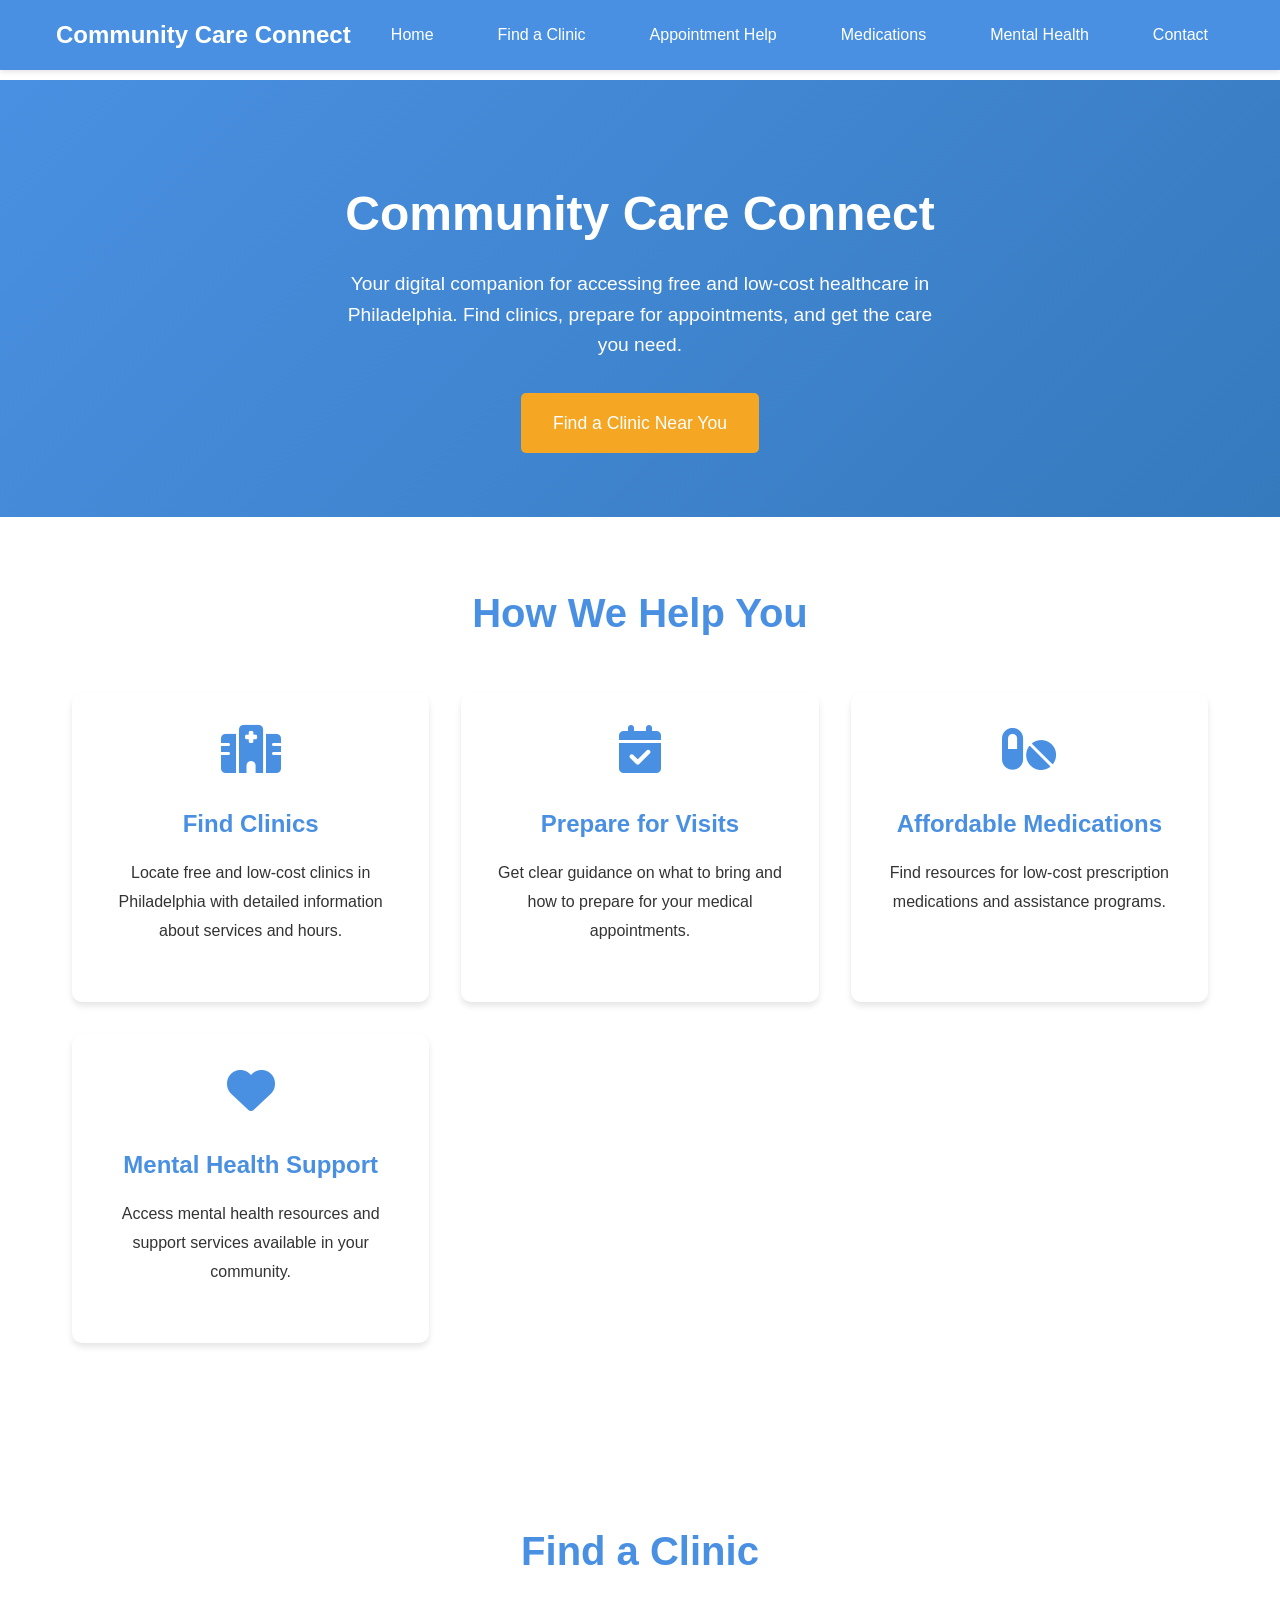
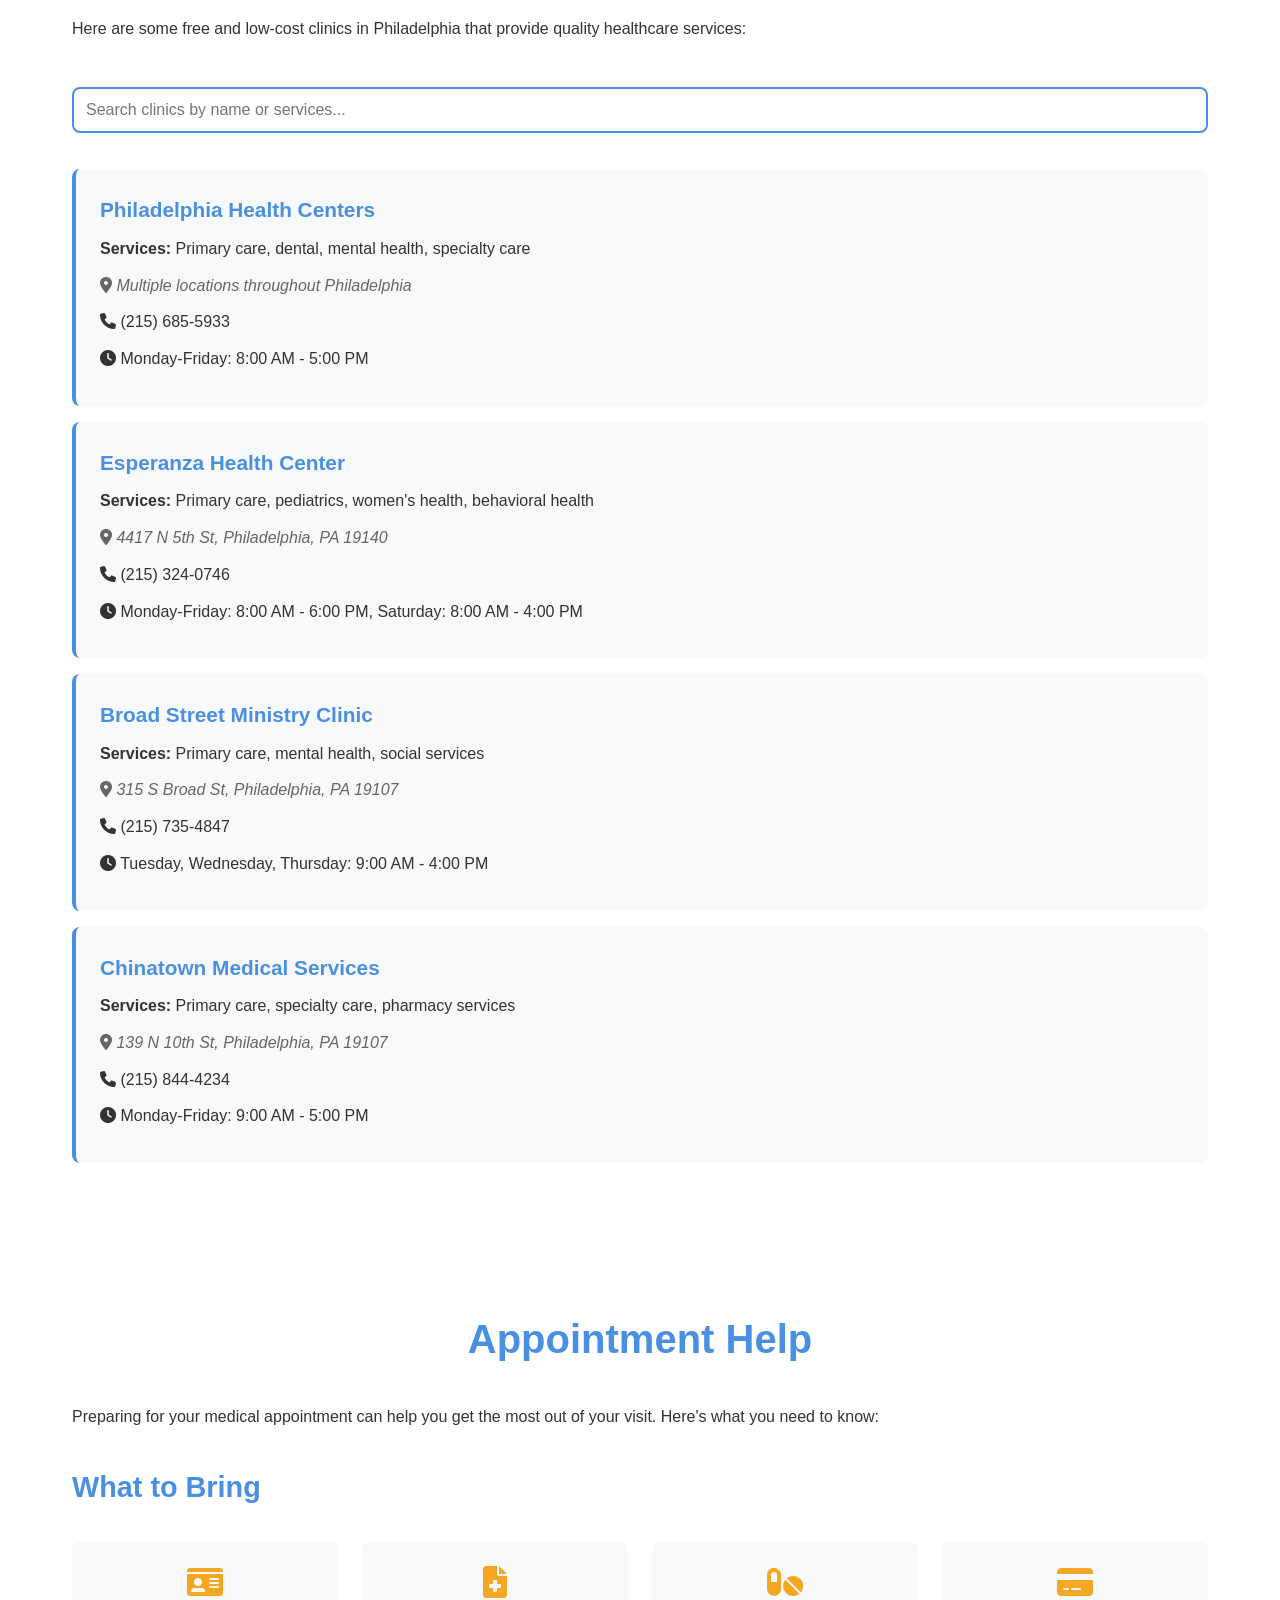
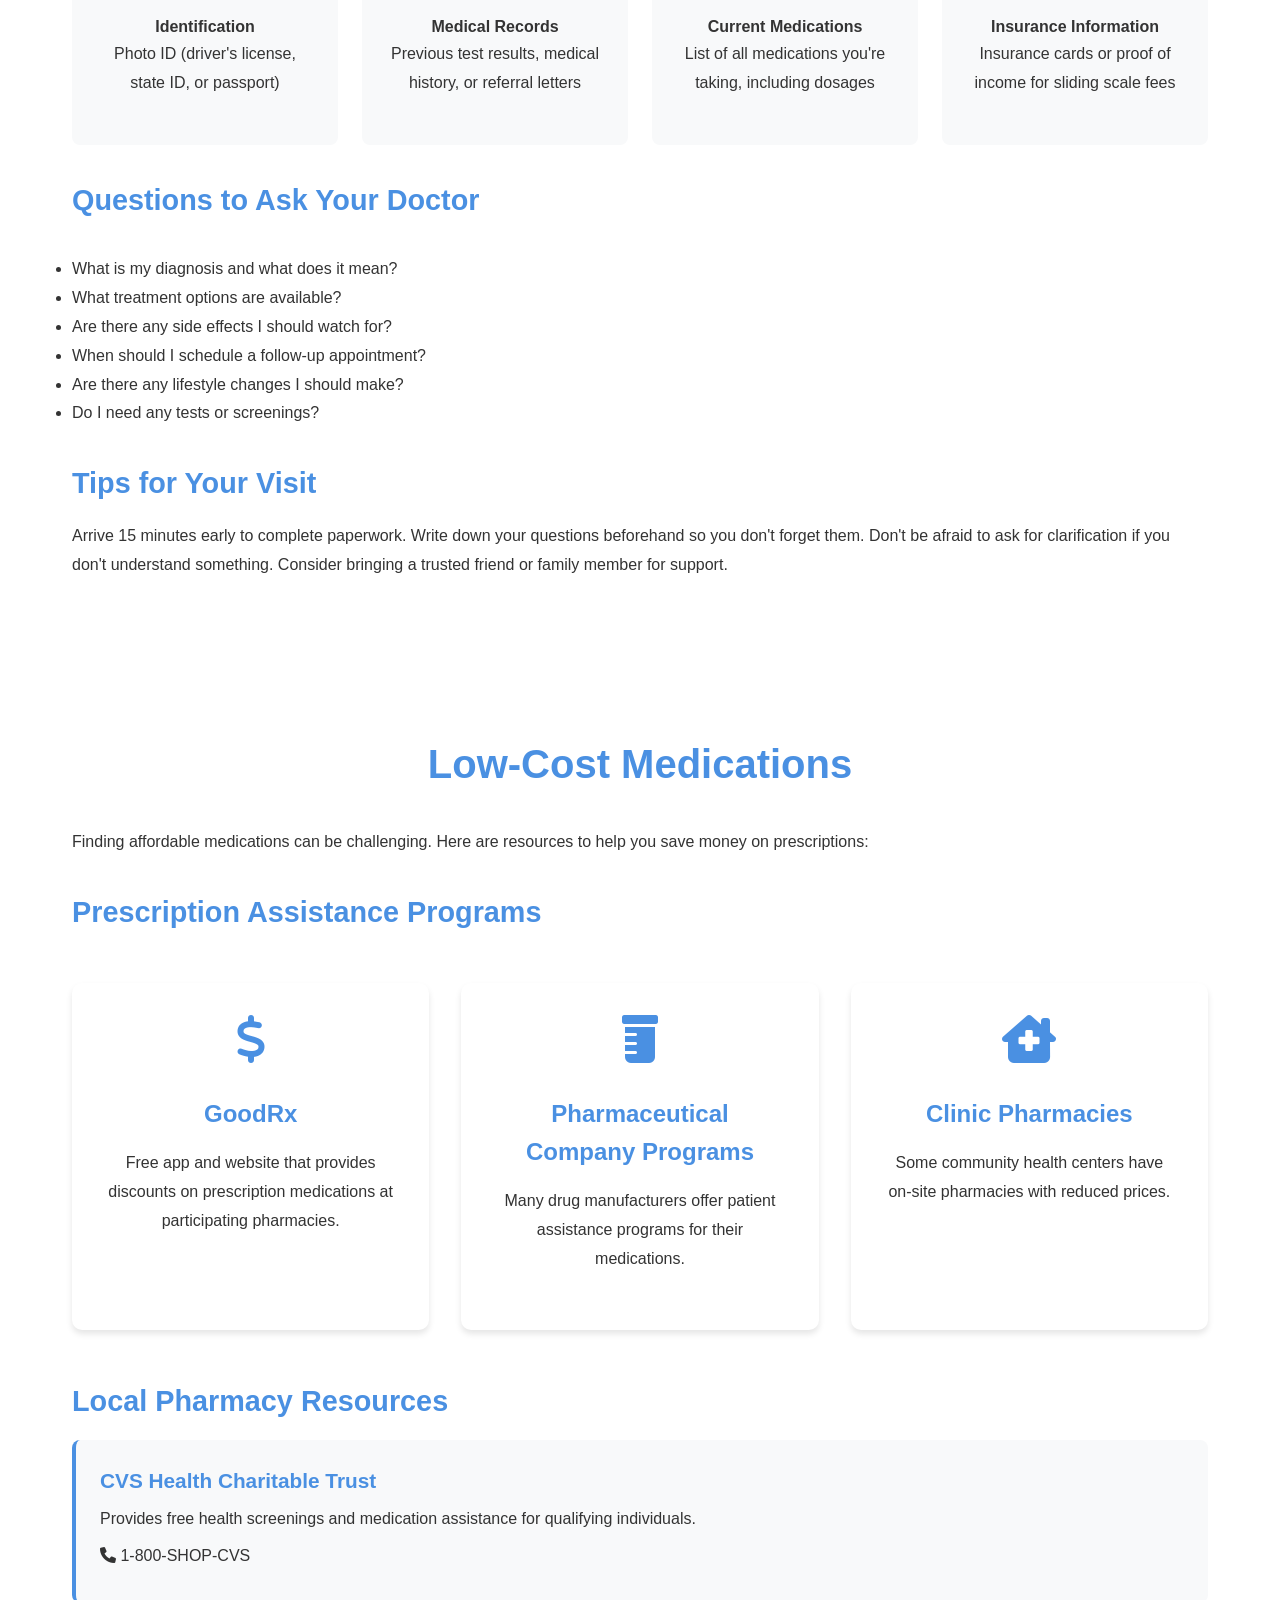
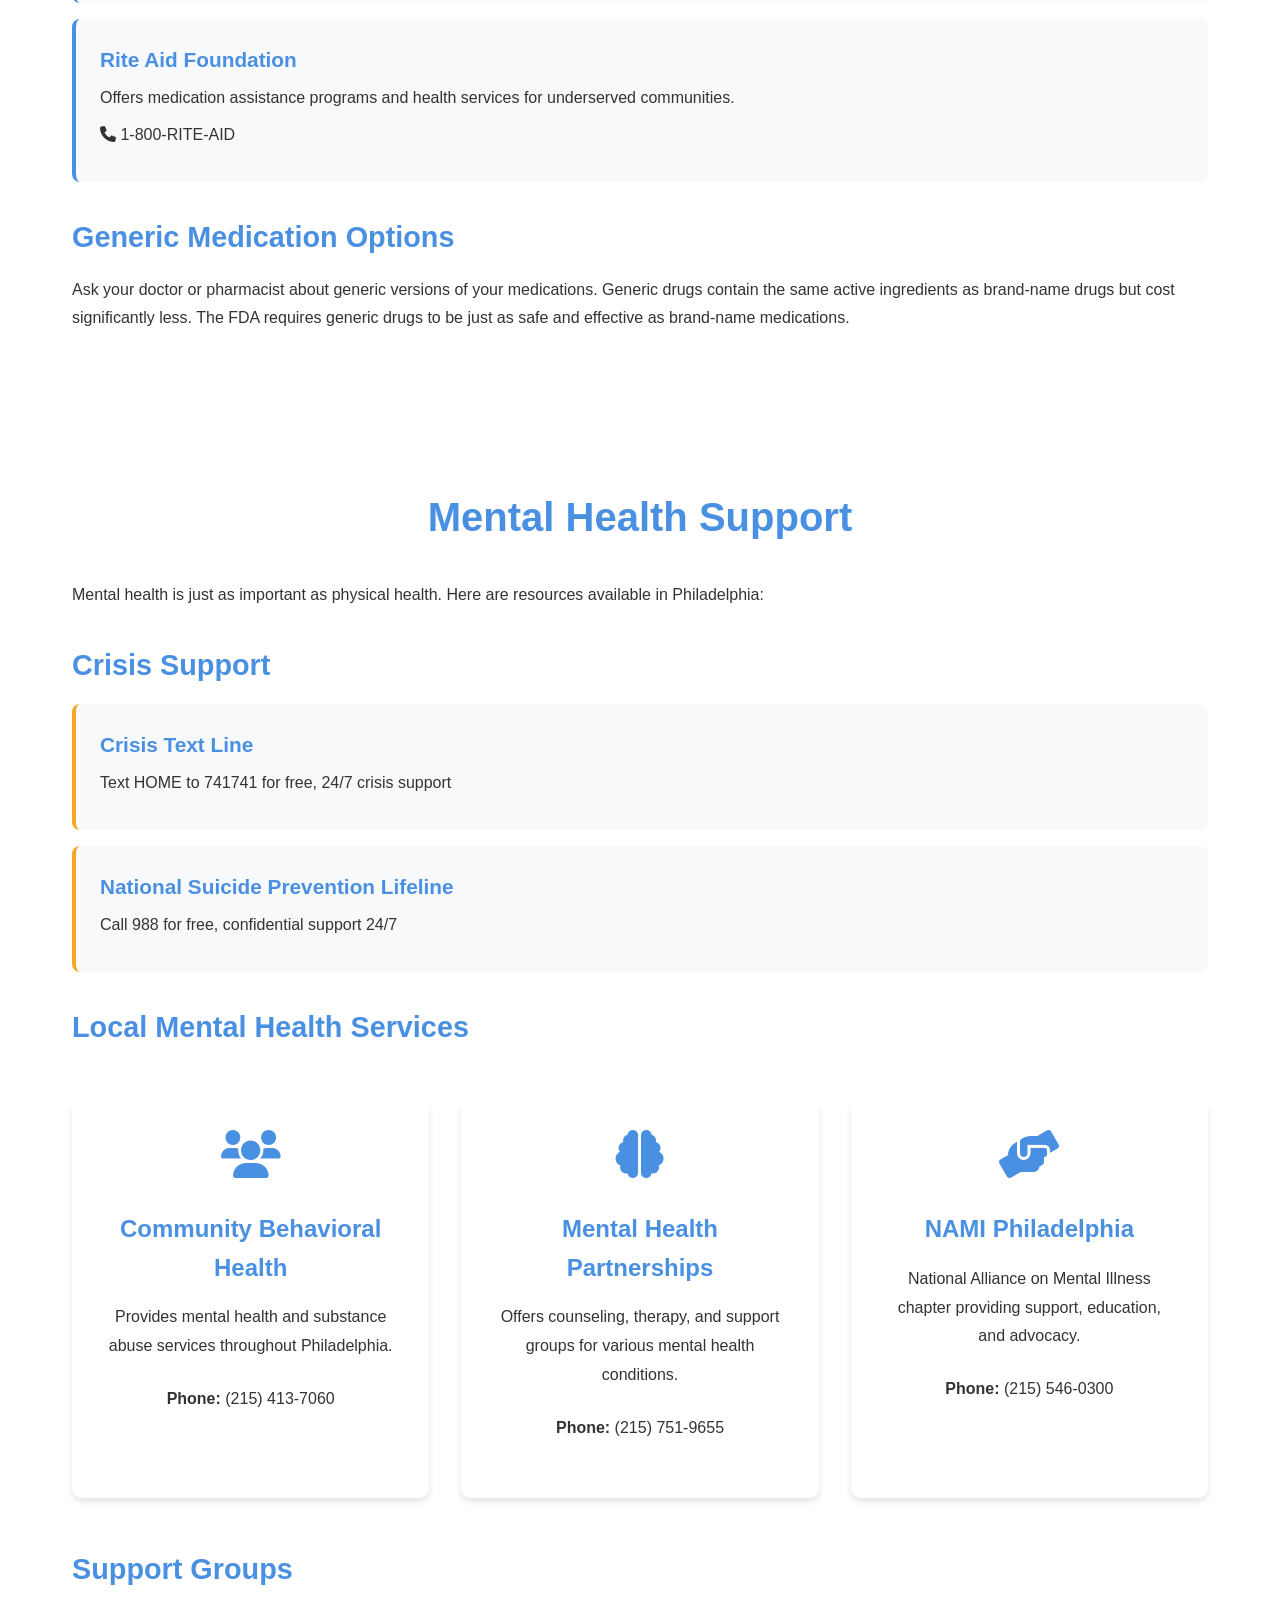
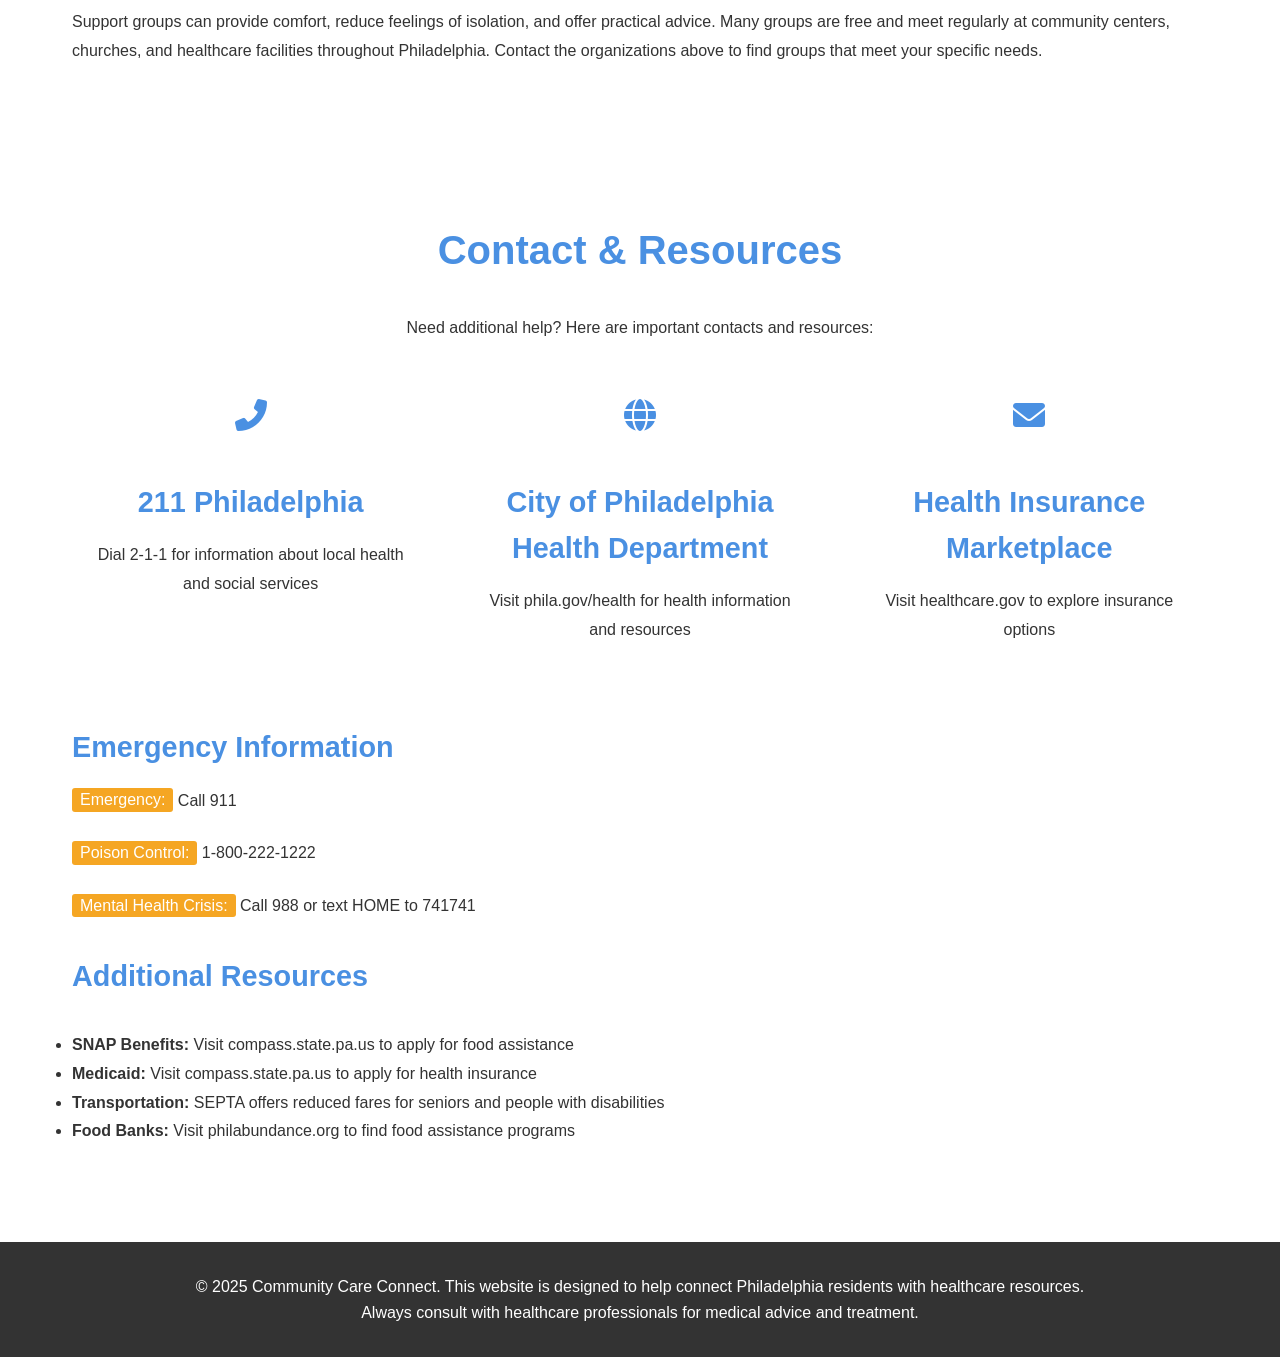
==== commit 42a8add5: "ADD: community website work" ====
--- a/index.html
+++ b/index.html
@@ -3,64 +3,403 @@
   <head>
     <meta charset="UTF-8" />
     <meta name="viewport" content="width=device-width, initial-scale=1.0" />
-    <title>My Portfolio</title>
+    <title>
+      Community Care Connect - Healthcare Resources for Philadelphia
+    </title>
+    <link
+      href="https://cdnjs.cloudflare.com/ajax/libs/font-awesome/6.0.0/css/all.min.css"
+      rel="stylesheet"
+    />
     <link rel="stylesheet" href="style.css" />
   </head>
   <body>
-    <header>
-      <h1>Welcome to My Portfolio</h1>
-      <nav>
-        <ul>
-          <li><a href="index.html" class="active">Home</a></li>
-          <li><a href="about.html">About</a></li>
-          <li><a href="resume.html">Resume</a></li>
-          <li><a href="project.html">Projects</a></li>
-          <li><a href="contact.html">Contact</a></li>
+    <!-- Navigation -->
+    <nav class="navbar">
+      <div class="nav-container">
+        <a href="#home" class="logo">Community Care Connect</a>
+        <ul class="nav-menu">
+          <li><a href="#home" class="nav-link">Home</a></li>
+          <li><a href="#find-clinic" class="nav-link">Find a Clinic</a></li>
+          <li>
+            <a href="#appointment-help" class="nav-link">Appointment Help</a>
+          </li>
+          <li><a href="#medications" class="nav-link">Medications</a></li>
+          <li><a href="#mental-health" class="nav-link">Mental Health</a></li>
+          <li><a href="#contact" class="nav-link">Contact</a></li>
         </ul>
-      </nav>
-    </header>
-
-    <section id="purpose">
-      <blockquote>
-        "Strive not to be a success, but rather to be of value." – Albert
-        Einstein
-      </blockquote>
-    </section>
-
-    <section id="philosophy">
-      <h2>Professional Philosophy</h2>
+        <div class="hamburger">
+          <span></span>
+          <span></span>
+          <span></span>
+        </div>
+      </div>
+    </nav>
+
+    <main>
+      <!-- Hero Section -->
+      <section id="home" class="hero">
+        <h1>Community Care Connect</h1>
+        <p>
+          Your digital companion for accessing free and low-cost healthcare in
+          Philadelphia. Find clinics, prepare for appointments, and get the care
+          you need.
+        </p>
+        <a href="#find-clinic" class="cta-button">Find a Clinic Near You</a>
+      </section>
+
+      <!-- About Section -->
+      <section class="section">
+        <h2>How We Help You</h2>
+        <div class="cards-grid">
+          <div class="card">
+            <i class="fas fa-hospital"></i>
+            <h3>Find Clinics</h3>
+            <p>
+              Locate free and low-cost clinics in Philadelphia with detailed
+              information about services and hours.
+            </p>
+          </div>
+          <div class="card">
+            <i class="fas fa-calendar-check"></i>
+            <h3>Prepare for Visits</h3>
+            <p>
+              Get clear guidance on what to bring and how to prepare for your
+              medical appointments.
+            </p>
+          </div>
+          <div class="card">
+            <i class="fas fa-pills"></i>
+            <h3>Affordable Medications</h3>
+            <p>
+              Find resources for low-cost prescription medications and
+              assistance programs.
+            </p>
+          </div>
+          <div class="card">
+            <i class="fas fa-heart"></i>
+            <h3>Mental Health Support</h3>
+            <p>
+              Access mental health resources and support services available in
+              your community.
+            </p>
+          </div>
+        </div>
+      </section>
+
+      <!-- Find a Clinic Section -->
+      <section id="find-clinic" class="section">
+        <h2>Find a Clinic</h2>
+        <p>
+          Here are some free and low-cost clinics in Philadelphia that provide
+          quality healthcare services:
+        </p>
+
+        <div class="clinic-item">
+          <h4>Philadelphia Health Centers</h4>
+          <p>
+            <strong>Services:</strong> Primary care, dental, mental health,
+            specialty care
+          </p>
+          <p class="address">
+            <i class="fas fa-map-marker-alt"></i> Multiple locations throughout
+            Philadelphia
+          </p>
+          <p><i class="fas fa-phone"></i> (215) 685-5933</p>
+          <p><i class="fas fa-clock"></i> Monday-Friday: 8:00 AM - 5:00 PM</p>
+        </div>
+
+        <div class="clinic-item">
+          <h4>Esperanza Health Center</h4>
+          <p>
+            <strong>Services:</strong> Primary care, pediatrics, women's health,
+            behavioral health
+          </p>
+          <p class="address">
+            <i class="fas fa-map-marker-alt"></i> 4417 N 5th St, Philadelphia,
+            PA 19140
+          </p>
+          <p><i class="fas fa-phone"></i> (215) 324-0746</p>
+          <p>
+            <i class="fas fa-clock"></i> Monday-Friday: 8:00 AM - 6:00 PM,
+            Saturday: 8:00 AM - 4:00 PM
+          </p>
+        </div>
+
+        <div class="clinic-item">
+          <h4>Broad Street Ministry Clinic</h4>
+          <p>
+            <strong>Services:</strong> Primary care, mental health, social
+            services
+          </p>
+          <p class="address">
+            <i class="fas fa-map-marker-alt"></i> 315 S Broad St, Philadelphia,
+            PA 19107
+          </p>
+          <p><i class="fas fa-phone"></i> (215) 735-4847</p>
+          <p>
+            <i class="fas fa-clock"></i> Tuesday, Wednesday, Thursday: 9:00 AM -
+            4:00 PM
+          </p>
+        </div>
+
+        <div class="clinic-item">
+          <h4>Chinatown Medical Services</h4>
+          <p>
+            <strong>Services:</strong> Primary care, specialty care, pharmacy
+            services
+          </p>
+          <p class="address">
+            <i class="fas fa-map-marker-alt"></i> 139 N 10th St, Philadelphia,
+            PA 19107
+          </p>
+          <p><i class="fas fa-phone"></i> (215) 844-4234</p>
+          <p><i class="fas fa-clock"></i> Monday-Friday: 9:00 AM - 5:00 PM</p>
+        </div>
+      </section>
+
+      <!-- Appointment Help Section -->
+      <section id="appointment-help" class="section">
+        <h2>Appointment Help</h2>
+        <p>
+          Preparing for your medical appointment can help you get the most out
+          of your visit. Here's what you need to know:
+        </p>
+
+        <h3>What to Bring</h3>
+        <div class="resources-grid">
+          <div class="resource-item">
+            <i class="fas fa-id-card"></i>
+            <h4>Identification</h4>
+            <p>Photo ID (driver's license, state ID, or passport)</p>
+          </div>
+          <div class="resource-item">
+            <i class="fas fa-file-medical"></i>
+            <h4>Medical Records</h4>
+            <p>Previous test results, medical history, or referral letters</p>
+          </div>
+          <div class="resource-item">
+            <i class="fas fa-pills"></i>
+            <h4>Current Medications</h4>
+            <p>List of all medications you're taking, including dosages</p>
+          </div>
+          <div class="resource-item">
+            <i class="fas fa-credit-card"></i>
+            <h4>Insurance Information</h4>
+            <p>Insurance cards or proof of income for sliding scale fees</p>
+          </div>
+        </div>
+
+        <h3>Questions to Ask Your Doctor</h3>
+        <ul style="font-size: 16px; line-height: 1.8; margin: 2rem 0">
+          <li>What is my diagnosis and what does it mean?</li>
+          <li>What treatment options are available?</li>
+          <li>Are there any side effects I should watch for?</li>
+          <li>When should I schedule a follow-up appointment?</li>
+          <li>Are there any lifestyle changes I should make?</li>
+          <li>Do I need any tests or screenings?</li>
+        </ul>
+
+        <h3>Tips for Your Visit</h3>
+        <p>
+          Arrive 15 minutes early to complete paperwork. Write down your
+          questions beforehand so you don't forget them. Don't be afraid to ask
+          for clarification if you don't understand something. Consider bringing
+          a trusted friend or family member for support.
+        </p>
+      </section>
+
+      <!-- Low-Cost Medications Section -->
+      <section id="medications" class="section">
+        <h2>Low-Cost Medications</h2>
+        <p>
+          Finding affordable medications can be challenging. Here are resources
+          to help you save money on prescriptions:
+        </p>
+
+        <h3>Prescription Assistance Programs</h3>
+        <div class="cards-grid">
+          <div class="card">
+            <i class="fas fa-dollar-sign"></i>
+            <h3>GoodRx</h3>
+            <p>
+              Free app and website that provides discounts on prescription
+              medications at participating pharmacies.
+            </p>
+          </div>
+          <div class="card">
+            <i class="fas fa-prescription-bottle"></i>
+            <h3>Pharmaceutical Company Programs</h3>
+            <p>
+              Many drug manufacturers offer patient assistance programs for
+              their medications.
+            </p>
+          </div>
+          <div class="card">
+            <i class="fas fa-clinic-medical"></i>
+            <h3>Clinic Pharmacies</h3>
+            <p>
+              Some community health centers have on-site pharmacies with reduced
+              prices.
+            </p>
+          </div>
+        </div>
+
+        <h3>Local Pharmacy Resources</h3>
+        <div class="clinic-item">
+          <h4>CVS Health Charitable Trust</h4>
+          <p>
+            Provides free health screenings and medication assistance for
+            qualifying individuals.
+          </p>
+          <p><i class="fas fa-phone"></i> 1-800-SHOP-CVS</p>
+        </div>
+
+        <div class="clinic-item">
+          <h4>Rite Aid Foundation</h4>
+          <p>
+            Offers medication assistance programs and health services for
+            underserved communities.
+          </p>
+          <p><i class="fas fa-phone"></i> 1-800-RITE-AID</p>
+        </div>
+
+        <h3>Generic Medication Options</h3>
+        <p>
+          Ask your doctor or pharmacist about generic versions of your
+          medications. Generic drugs contain the same active ingredients as
+          brand-name drugs but cost significantly less. The FDA requires generic
+          drugs to be just as safe and effective as brand-name medications.
+        </p>
+      </section>
+
+      <!-- Mental Health Support Section -->
+      <section id="mental-health" class="section">
+        <h2>Mental Health Support</h2>
+        <p>
+          Mental health is just as important as physical health. Here are
+          resources available in Philadelphia:
+        </p>
+
+        <h3>Crisis Support</h3>
+        <div class="clinic-item" style="border-left-color: #f5a623">
+          <h4>Crisis Text Line</h4>
+          <p>Text HOME to 741741 for free, 24/7 crisis support</p>
+        </div>
+
+        <div class="clinic-item" style="border-left-color: #f5a623">
+          <h4>National Suicide Prevention Lifeline</h4>
+          <p>Call 988 for free, confidential support 24/7</p>
+        </div>
+
+        <h3>Local Mental Health Services</h3>
+        <div class="cards-grid">
+          <div class="card">
+            <i class="fas fa-users"></i>
+            <h3>Community Behavioral Health</h3>
+            <p>
+              Provides mental health and substance abuse services throughout
+              Philadelphia.
+            </p>
+            <p><strong>Phone:</strong> (215) 413-7060</p>
+          </div>
+          <div class="card">
+            <i class="fas fa-brain"></i>
+            <h3>Mental Health Partnerships</h3>
+            <p>
+              Offers counseling, therapy, and support groups for various mental
+              health conditions.
+            </p>
+            <p><strong>Phone:</strong> (215) 751-9655</p>
+          </div>
+          <div class="card">
+            <i class="fas fa-hands-helping"></i>
+            <h3>NAMI Philadelphia</h3>
+            <p>
+              National Alliance on Mental Illness chapter providing support,
+              education, and advocacy.
+            </p>
+            <p><strong>Phone:</strong> (215) 546-0300</p>
+          </div>
+        </div>
+
+        <h3>Support Groups</h3>
+        <p>
+          Support groups can provide comfort, reduce feelings of isolation, and
+          offer practical advice. Many groups are free and meet regularly at
+          community centers, churches, and healthcare facilities throughout
+          Philadelphia. Contact the organizations above to find groups that meet
+          your specific needs.
+        </p>
+      </section>
+
+      <!-- Contact Section -->
+      <section id="contact" class="section">
+        <h2>Contact & Resources</h2>
+        <p class="text-center mb-2">
+          Need additional help? Here are important contacts and resources:
+        </p>
+
+        <div class="contact-info">
+          <div class="contact-item">
+            <i class="fas fa-phone-alt"></i>
+            <h3>211 Philadelphia</h3>
+            <p>
+              Dial 2-1-1 for information about local health and social services
+            </p>
+          </div>
+          <div class="contact-item">
+            <i class="fas fa-globe"></i>
+            <h3>City of Philadelphia Health Department</h3>
+            <p>Visit phila.gov/health for health information and resources</p>
+          </div>
+          <div class="contact-item">
+            <i class="fas fa-envelope"></i>
+            <h3>Health Insurance Marketplace</h3>
+            <p>Visit healthcare.gov to explore insurance options</p>
+          </div>
+        </div>
+
+        <h3>Emergency Information</h3>
+        <p><span class="highlight">Emergency:</span> Call 911</p>
+        <p><span class="highlight">Poison Control:</span> 1-800-222-1222</p>
+        <p>
+          <span class="highlight">Mental Health Crisis:</span> Call 988 or text
+          HOME to 741741
+        </p>
+
+        <h3>Additional Resources</h3>
+        <ul style="font-size: 16px; line-height: 1.8; margin: 2rem 0">
+          <li>
+            <strong>SNAP Benefits:</strong> Visit compass.state.pa.us to apply
+            for food assistance
+          </li>
+          <li>
+            <strong>Medicaid:</strong> Visit compass.state.pa.us to apply for
+            health insurance
+          </li>
+          <li>
+            <strong>Transportation:</strong> SEPTA offers reduced fares for
+            seniors and people with disabilities
+          </li>
+          <li>
+            <strong>Food Banks:</strong> Visit philabundance.org to find food
+            assistance programs
+          </li>
+        </ul>
+      </section>
+    </main>
+
+    <!-- Footer -->
+    <footer>
       <p>
-        My approach is grounded in continuous learning and building
-        user-centered solutions. I believe in tackling challenges head-on and
-        delivering efficient, creative work.
+        &copy; 2025 Community Care Connect. This website is designed to help
+        connect Philadelphia residents with healthcare resources.
       </p>
-    </section>
-
-    <section id="about">
-      <h2>About Me</h2>
-      <img
-        src="shrey_soni.jpeg"
-        alt="My Personal Logo"
-        width="350"
-        height="200"
-      />
       <p>
-        I'm a passionate developer who loves solving problems and creating
-        engaging user experiences. When I'm not coding, you can find me
-        exploring a variety of hobbies.
+        Always consult with healthcare professionals for medical advice and
+        treatment.
       </p>
-
-      <h3>Interests & Hobbies</h3>
-      <ul>
-        <li>Coding & Problem Solving</li>
-        <li>Reading and Writing</li>
-        <li>Traveling & Photography</li>
-        <li>Gaming & Chess</li>
-      </ul>
-    </section>
-
-    <footer>
-      <p>&copy; 2025 Shrey Soni. All rights reserved.</p>
     </footer>
   </body>
+  <script src="main.js"></script>
 </html>
--- a/style.css
+++ b/style.css
@@ -1,72 +1,352 @@
-body {
-  font-family: Arial, sans-serif;
+* {
   margin: 0;
   padding: 0;
-  background-color: #f9f9f9;
+  box-sizing: border-box;
+}
+
+body {
+  font-family: "Arial", sans-serif;
+  line-height: 1.6;
   color: #333;
-  line-height: 1.6;
-}
-
-/* Header and Navigation */
-header {
-  background: #333;
-  color: #fff;
-  padding: 20px 10px;
-  text-align: center;
-}
-
-header h1 {
-  margin: 0;
-}
-
-nav ul {
+  background-color: #ffffff;
+}
+
+/* Navigation */
+.navbar {
+  background: #4a90e2;
+  padding: 1rem 0;
+  position: fixed;
+  top: 0;
+  width: 100%;
+  z-index: 1000;
+  box-shadow: 0 2px 5px rgba(0, 0, 0, 0.1);
+}
+
+.nav-container {
+  max-width: 1200px;
+  margin: 0 auto;
+  padding: 0 1rem;
+  display: flex;
+  justify-content: space-between;
+  align-items: center;
+}
+
+.logo {
+  color: white;
+  font-size: 1.5rem;
+  font-weight: bold;
+  text-decoration: none;
+}
+
+.nav-menu {
+  display: flex;
   list-style: none;
-  padding: 0;
-  margin: 10px 0 0 0;
-  display: flex;
-  justify-content: center;
-}
-
-nav ul li {
-  margin: 0 15px;
-}
-
-nav ul li a {
-  color: #fff;
+  gap: 2rem;
+}
+
+.nav-link {
+  color: white;
   text-decoration: none;
-  font-weight: bold;
-}
-
-/* active */
-nav ul li a:hover {
-  color: yellowgreen;
-}
-
-nav ul li a.active {
-  color: yellow;
-}
-
-/* Sections */
-section {
-  padding: 20px;
-  margin: 20px auto;
-  max-width: 800px;
-  background: #fff;
+  padding: 0.5rem 1rem;
   border-radius: 5px;
-  box-shadow: 0 0 10px rgba(0, 0, 0, 0.1);
-}
-
-section#about img {
-  max-width: 200px;
-  border-radius: 50%;
-  display: block;
-  margin: 0 auto 20px;
+  transition: background 0.3s;
+  font-size: 16px;
+}
+
+.nav-link:hover {
+  background: rgba(255, 255, 255, 0.2);
+}
+
+.hamburger {
+  display: none;
+  flex-direction: column;
+  cursor: pointer;
+}
+
+.hamburger span {
+  width: 25px;
+  height: 3px;
+  background: white;
+  margin: 3px 0;
+  transition: 0.3s;
+}
+
+/* Main Content */
+main {
+  margin-top: 80px;
+}
+
+.section {
+  padding: 4rem 0;
+  max-width: 1200px;
+  margin: 0 auto;
+  padding-left: 2rem;
+  padding-right: 2rem;
+}
+
+.section h2 {
+  font-size: 2.5rem;
+  color: #4a90e2;
+  margin-bottom: 2rem;
+  text-align: center;
+}
+
+.section h3 {
+  font-size: 1.8rem;
+  color: #4a90e2;
+  margin: 2rem 0 1rem 0;
+}
+
+.section p {
+  font-size: 16px;
+  margin-bottom: 1.5rem;
+  line-height: 1.8;
+}
+
+/* Hero Section */
+.hero {
+  background: linear-gradient(135deg, #4a90e2 0%, #357abd 100%);
+  color: white;
+  text-align: center;
+  padding: 6rem 2rem 4rem;
+}
+
+.hero h1 {
+  font-size: 3rem;
+  margin-bottom: 1rem;
+}
+
+.hero p {
+  font-size: 1.2rem;
+  margin-bottom: 2rem;
+  max-width: 600px;
+  margin-left: auto;
+  margin-right: auto;
+}
+
+.cta-button {
+  background: #f5a623;
+  color: white;
+  padding: 1rem 2rem;
+  border: none;
+  border-radius: 5px;
+  font-size: 1.1rem;
+  cursor: pointer;
+  text-decoration: none;
+  display: inline-block;
+  transition: background 0.3s;
+}
+
+.cta-button:hover {
+  background: #e09512;
+}
+
+/* Cards */
+.cards-grid {
+  display: grid;
+  grid-template-columns: repeat(auto-fit, minmax(300px, 1fr));
+  gap: 2rem;
+  margin: 3rem 0;
+}
+
+.card {
+  background: white;
+  padding: 2rem;
+  border-radius: 10px;
+  box-shadow: 0 4px 6px rgba(0, 0, 0, 0.1);
+  text-align: center;
+  transition: transform 0.3s;
+}
+
+.card:hover {
+  transform: translateY(-5px);
+}
+
+.card i {
+  font-size: 3rem;
+  color: #4a90e2;
+  margin-bottom: 1rem;
+}
+
+.card h3 {
+  color: #4a90e2;
+  margin: 1rem 0;
+  font-size: 1.5rem;
+}
+
+/* Clinic List */
+.clinic-item {
+  background: #f8f9fa;
+  padding: 1.5rem;
+  margin: 1rem 0;
+  border-radius: 8px;
+  border-left: 4px solid #4a90e2;
+}
+
+.clinic-item h4 {
+  color: #4a90e2;
+  font-size: 1.3rem;
+  margin-bottom: 0.5rem;
+}
+
+.clinic-item p {
+  margin: 0.5rem 0;
+}
+
+.clinic-item .address {
+  color: #666;
+  font-style: italic;
+}
+
+/* Resources Grid */
+.resources-grid {
+  display: grid;
+  grid-template-columns: repeat(auto-fit, minmax(250px, 1fr));
+  gap: 1.5rem;
+  margin: 2rem 0;
+}
+
+.resource-item {
+  background: #f8f9fa;
+  padding: 1.5rem;
+  border-radius: 8px;
+  text-align: center;
+}
+
+.resource-item i {
+  font-size: 2rem;
+  color: #f5a623;
+  margin-bottom: 1rem;
+}
+
+/* Contact Section */
+.contact-info {
+  display: grid;
+  grid-template-columns: repeat(auto-fit, minmax(250px, 1fr));
+  gap: 2rem;
+  margin: 2rem 0;
+}
+
+.contact-item {
+  text-align: center;
+  padding: 1.5rem;
+}
+
+.contact-item i {
+  font-size: 2rem;
+  color: #4a90e2;
+  margin-bottom: 1rem;
 }
 
 /* Footer */
 footer {
   background: #333;
-  color: #fff;
-  text-align: center;
-  padding: 10px;
-}
+  color: white;
+  text-align: center;
+  padding: 2rem 0;
+}
+
+/* Mobile Responsiveness */
+@media (max-width: 768px) {
+  .nav-menu {
+    position: fixed;
+    left: -100%;
+    top: 70px;
+    flex-direction: column;
+    background-color: #4a90e2;
+    width: 100%;
+    text-align: center;
+    transition: 0.3s;
+    box-shadow: 0 10px 27px rgba(0, 0, 0, 0.05);
+    padding: 2rem 0;
+    gap: 0;
+  }
+
+  .nav-menu.active {
+    left: 0;
+  }
+
+  .nav-menu li {
+    margin: 1rem 0;
+  }
+
+  .hamburger {
+    display: flex;
+  }
+
+  .hamburger.active span:nth-child(2) {
+    opacity: 0;
+  }
+
+  .hamburger.active span:nth-child(1) {
+    transform: translateY(8px) rotate(45deg);
+  }
+
+  .hamburger.active span:nth-child(3) {
+    transform: translateY(-8px) rotate(-45deg);
+  }
+
+  .hero h1 {
+    font-size: 2rem;
+  }
+
+  .hero p {
+    font-size: 1rem;
+  }
+
+  .section h2 {
+    font-size: 2rem;
+  }
+
+  .cards-grid {
+    grid-template-columns: 1fr;
+  }
+
+  .section {
+    padding-left: 1rem;
+    padding-right: 1rem;
+  }
+}
+
+@media (max-width: 480px) {
+  .nav-container {
+    padding: 0 1rem;
+  }
+
+  .hero {
+    padding: 4rem 1rem 3rem;
+  }
+
+  .hero h1 {
+    font-size: 1.8rem;
+  }
+
+  .section {
+    padding: 2rem 1rem;
+  }
+
+  .section h2 {
+    font-size: 1.8rem;
+  }
+}
+
+/* Smooth scrolling */
+html {
+  scroll-behavior: smooth;
+}
+
+/* Utility classes */
+.text-center {
+  text-align: center;
+}
+
+.mb-2 {
+  margin-bottom: 2rem;
+}
+
+.highlight {
+  background: #f5a623;
+  color: white;
+  padding: 0.2rem 0.5rem;
+  border-radius: 3px;
+}
